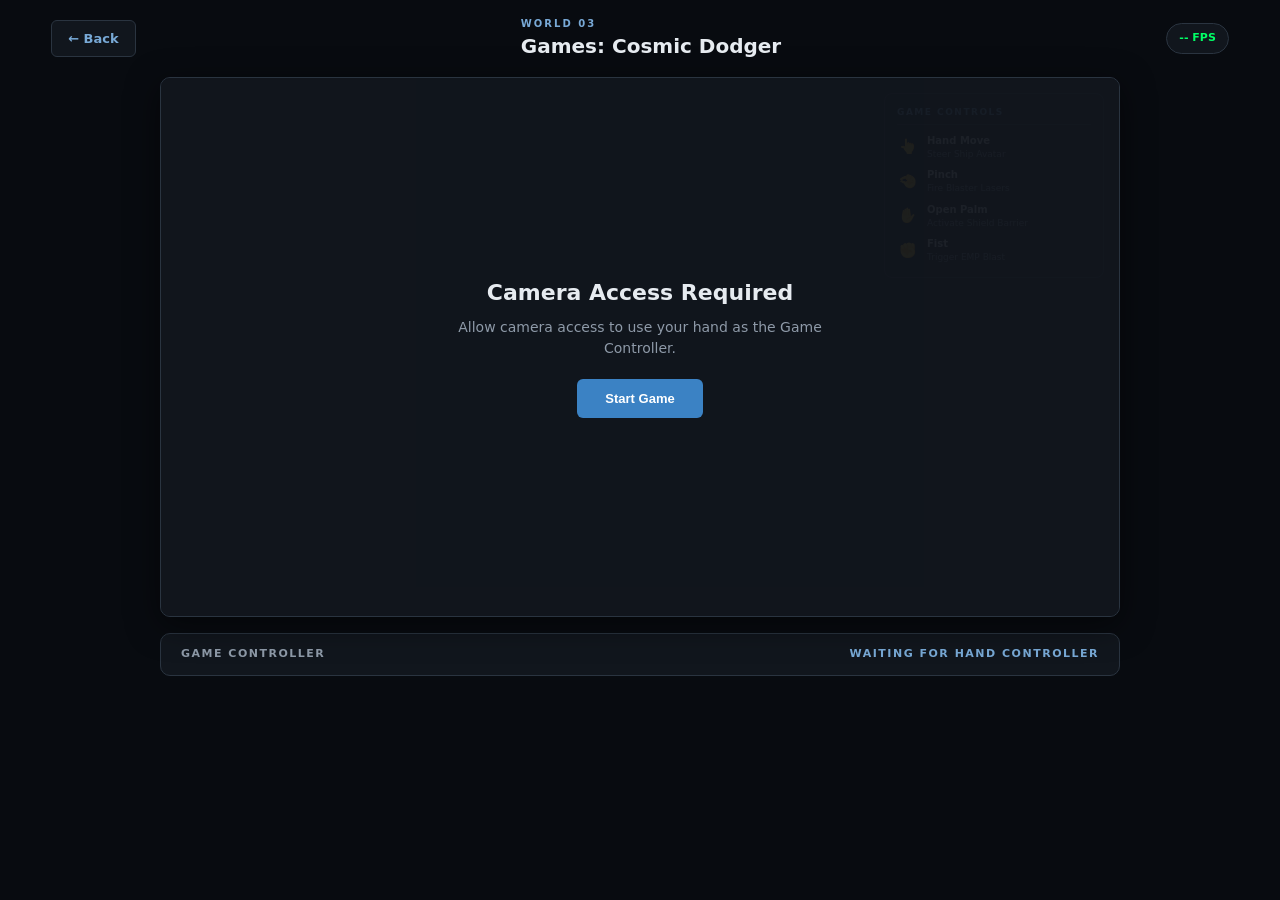
==== website/games.html @ 142e2160 "Website Building" ====
<!DOCTYPE html>
<html lang="en">

<head>
    <meta charset="UTF-8">
    <meta name="viewport" content="width=device-width, initial-scale=1.0">
    <title>AR.UI — World 03: Games (Cosmic Dodger)</title>
    <link rel="stylesheet" href="style.css">
</head>

<body>

    <main class="world-page">

        <header class="world-header">
            <a href="index.html" class="back-btn">
                ← Back
            </a>

            <div class="world-title">
                <span>WORLD 03</span>
                <h1>Games: Cosmic Dodger</h1>
            </div>

            <div class="fps-badge" id="fps-counter">-- FPS</div>
        </header>


        <section class="world-stage">

            <video id="camera" autoplay playsinline muted></video>
            <canvas id="ar-canvas"></canvas>

            <div class="camera-message" id="camera-message">
                <h2>Camera Access Required</h2>
                <p>Allow camera access to use your hand as the Game Controller.</p>
                <button id="start-camera">Start Game</button>
            </div>

            <!-- Gesture Guide Overlay -->
            <div class="gesture-guide-hud">
                <div class="guide-header">
                    <span>GAME CONTROLS</span>
                </div>
                <div class="guide-grid">
                    <div class="guide-item">
                        <span class="guide-icon">👆</span>
                        <div class="guide-info">
                            <strong>Hand Move</strong>
                            <span>Steer Ship Avatar</span>
                        </div>
                    </div>
                    <div class="guide-item">
                        <span class="guide-icon">🤏</span>
                        <div class="guide-info">
                            <strong>Pinch</strong>
                            <span>Fire Blaster Lasers</span>
                        </div>
                    </div>
                    <div class="guide-item">
                        <span class="guide-icon">✋</span>
                        <div class="guide-info">
                            <strong>Open Palm</strong>
                            <span>Activate Shield Barrier</span>
                        </div>
                    </div>
                    <div class="guide-item">
                        <span class="guide-icon">✊</span>
                        <div class="guide-info">
                            <strong>Fist</strong>
                            <span>Trigger EMP Blast</span>
                        </div>
                    </div>
                </div>
            </div>

        </section>


        <div class="world-controls">
            <span>GAME CONTROLLER</span>
            <span id="tracking-status">WAITING FOR HAND CONTROLLER</span>
        </div>

    </main>

    <script type="module">
        import { CosmicDodgerGame } from "./worlds/gamesWorld.js";
        document.addEventListener("DOMContentLoaded", () => {
            const game = new CosmicDodgerGame();
            game.start();
        });
    </script>

</body>

</html>
---- website/style.css ----
/* =========================================================
   AR.UI — RESTRAINED COSMIC GAME DESIGN SYSTEM
   Palette: #080B10, #11161D, #171D25, #2A3440, #E6EBF0, #8E9AA8, #3B82C4, #78A9D6
   ========================================================= */

:root {
    --bg-primary: #080B10;
    --bg-surface: #11161D;
    --bg-card: #171D25;
    --border-subtle: #2A3440;
    --text-primary: #E6EBF0;
    --text-secondary: #8E9AA8;
    --accent-blue: #3B82C4;
    --accent-light: #78A9D6;
    --accent-green: #00ff66;
    --accent-red: #ff2255;
    --radius: 10px;
    --font-main: system-ui, -apple-system, BlinkMacSystemFont, "Segoe UI", Roboto, sans-serif;
}

*, *::before, *::after {
    box-sizing: border-box;
    margin: 0;
    padding: 0;
}

html, body {
    width: 100%;
    height: 100%;
    overflow-x: hidden;
    background-color: var(--bg-primary);
    color: var(--text-primary);
    font-family: var(--font-main);
    line-height: 1.5;
    -webkit-font-smoothing: antialiased;
}

#bg-canvas {
    position: fixed;
    top: 0;
    left: 0;
    width: 100vw;
    height: 100vh;
    pointer-events: none;
    z-index: 0;
}

/* =========================================================
   TOP NAVIGATION BAR
   ========================================================= */

.navbar {
    position: relative;
    z-index: 10;
    display: flex;
    align-items: center;
    justify-content: space-between;
    padding: 18px 6%;
    background: rgba(17, 22, 29, 0.85);
    backdrop-filter: blur(12px);
    border-bottom: 1px solid var(--border-subtle);
}

.logo {
    font-size: 20px;
    font-weight: 800;
    letter-spacing: 2px;
    color: var(--text-primary);
    text-decoration: none;
}

.logo span {
    color: var(--accent-light);
}

.navbar nav {
    display: flex;
    align-items: center;
    gap: 28px;
}

.navbar nav a {
    color: var(--text-secondary);
    text-decoration: none;
    font-size: 13px;
    font-weight: 600;
    letter-spacing: 1px;
    transition: color 0.2s ease;
}

.navbar nav a:hover {
    color: var(--text-primary);
}

.nav-status {
    display: inline-flex;
    align-items: center;
    gap: 8px;
    padding: 6px 14px;
    background: rgba(23, 29, 37, 0.9);
    border: 1px solid var(--border-subtle);
    border-radius: 20px;
    font-size: 11px;
    font-weight: 700;
    letter-spacing: 1px;
    color: var(--accent-light);
}

.status-dot {
    width: 7px;
    height: 7px;
    border-radius: 50%;
    background: var(--accent-light);
    box-shadow: 0 0 8px var(--accent-light);
}

/* =========================================================
   HERO SECTION
   ========================================================= */

.space-world {
    position: relative;
    z-index: 2;
    padding-bottom: 60px;
}

.hero {
    display: flex;
    flex-direction: column;
    align-items: center;
    justify-content: center;
    text-align: center;
    padding: 80px 20px 60px;
}

.hero-content {
    max-width: 720px;
}

.hero-label {
    color: var(--accent-light);
    font-size: 11px;
    font-weight: 700;
    letter-spacing: 3px;
    margin-bottom: 16px;
}

.hero h1 {
    font-size: clamp(32px, 5.5vw, 56px);
    font-weight: 800;
    line-height: 1.1;
    letter-spacing: -1px;
    color: var(--text-primary);
    margin-bottom: 20px;
}

.hero h1 span {
    color: var(--accent-light);
}

.hero-text {
    font-size: 16px;
    color: var(--text-secondary);
    line-height: 1.6;
    margin: 0 auto 32px;
    max-width: 580px;
}

.hero-start {
    display: inline-flex;
    align-items: center;
    gap: 12px;
    padding: 12px 28px;
    background: var(--bg-card);
    border: 1px solid var(--accent-blue);
    border-radius: 6px;
    color: var(--text-primary);
    text-decoration: none;
    font-size: 13px;
    font-weight: 700;
    letter-spacing: 1.2px;
    transition: all 0.25s ease;
}

.hero-start:hover {
    background: var(--accent-blue);
    color: #ffffff;
    transform: translateY(-2px);
    box-shadow: 0 4px 20px rgba(59, 130, 196, 0.3);
}

/* =========================================================
   MODE SELECTION & CARDS
   ========================================================= */

.modes {
    max-width: 1100px;
    margin: 0 auto;
    padding: 0 20px;
}

.mode-title {
    text-align: center;
    margin-bottom: 40px;
}

.mode-title p {
    font-size: 10px;
    font-weight: 700;
    letter-spacing: 2px;
    color: var(--accent-light);
}

.mode-title h2 {
    font-size: 28px;
    font-weight: 800;
    color: var(--text-primary);
    margin-top: 4px;
}

.mode-grid {
    display: grid;
    grid-template-columns: repeat(auto-fit, minmax(240px, 1fr));
    gap: 24px;
}

.mode-card {
    background: var(--bg-surface);
    border: 1px solid var(--border-subtle);
    border-radius: var(--radius);
    padding: 20px;
    display: flex;
    flex-direction: column;
    justify-content: space-between;
    transition: transform 0.3s ease, border-color 0.3s ease;
}

.mode-card:hover {
    transform: translateY(-6px);
    border-color: var(--accent-blue);
}

.mode-visual {
    width: 100%;
    height: 160px;
    background: var(--bg-primary);
    border-radius: 6px;
    overflow: hidden;
    display: flex;
    align-items: center;
    justify-content: center;
    margin-bottom: 20px;
    border: 1px solid rgba(42, 52, 64, 0.5);
}

.preview-canvas {
    width: 100%;
    height: 100%;
    display: block;
}

.mode-info span {
    font-size: 10px;
    font-weight: 700;
    letter-spacing: 2px;
    color: var(--accent-light);
}

.mode-info h3 {
    font-size: 18px;
    font-weight: 700;
    color: var(--text-primary);
    margin: 6px 0 8px;
}

.mode-info p {
    font-size: 13px;
    color: var(--text-secondary);
    line-height: 1.5;
    margin-bottom: 20px;
}

.mode-btn {
    display: inline-flex;
    align-items: center;
    gap: 8px;
    padding: 10px 18px;
    background: var(--bg-card);
    border: 1px solid var(--border-subtle);
    border-radius: 5px;
    color: var(--text-primary);
    text-decoration: none;
    font-size: 12px;
    font-weight: 700;
    transition: all 0.25s ease;
    cursor: pointer;
}

.mode-btn:hover {
    border-color: var(--accent-blue);
    background: var(--accent-blue);
    color: #ffffff;
}

/* =========================================================
   CAMERA LAUNCH EXPLANATION
   ========================================================= */

.camera-launch {
    max-width: 650px;
    margin: 50px auto 0;
    padding: 20px 24px;
    background: var(--bg-surface);
    border: 1px solid var(--border-subtle);
    border-radius: var(--radius);
    display: flex;
    align-items: center;
    gap: 20px;
}

.camera-icon {
    font-size: 28px;
}

.camera-launch span {
    font-size: 10px;
    font-weight: 800;
    letter-spacing: 1.5px;
    color: var(--accent-light);
    display: block;
}

.camera-launch p {
    font-size: 13px;
    color: var(--text-secondary);
    margin-top: 4px;
}

/* =========================================================
   FOOTER
   ========================================================= */

footer {
    position: relative;
    z-index: 2;
    padding: 24px 6%;
    border-top: 1px solid var(--border-subtle);
    background: var(--bg-surface);
    display: flex;
    align-items: center;
    justify-content: space-between;
    font-size: 12px;
    color: var(--text-secondary);
}

.footer-logo {
    font-size: 16px;
    font-weight: 800;
    color: var(--text-primary);
}

.footer-logo span {
    color: var(--accent-light);
}

/* =========================================================
   WORLD STAGE & AR PAGE UI
   ========================================================= */

.world-page {
    min-height: 100vh;
    background: var(--bg-primary);
    color: var(--text-primary);
    display: flex;
    flex-direction: column;
    padding: 16px 4%;
}

.world-header {
    display: flex;
    align-items: center;
    justify-content: space-between;
    margin-bottom: 16px;
    z-index: 10;
}

.back-btn {
    display: inline-flex;
    align-items: center;
    padding: 8px 16px;
    background: var(--bg-surface);
    border: 1px solid var(--border-subtle);
    border-radius: 6px;
    color: var(--accent-light);
    text-decoration: none;
    font-size: 13px;
    font-weight: 600;
    transition: all 0.2s ease;
}

.back-btn:hover {
    border-color: var(--accent-blue);
    color: var(--text-primary);
}

.world-title span {
    display: block;
    font-size: 10px;
    letter-spacing: 2px;
    color: var(--accent-light);
    font-weight: 700;
}

.world-title h1 {
    font-size: 20px;
    font-weight: 700;
    color: var(--text-primary);
}

.fps-badge {
    padding: 6px 12px;
    background: var(--bg-surface);
    border: 1px solid var(--border-subtle);
    border-radius: 16px;
    color: var(--accent-green);
    font-size: 11px;
    font-weight: 700;
}

.world-stage {
    position: relative;
    width: 100%;
    max-width: 960px;
    margin: 0 auto;
    aspect-ratio: 16 / 9;
    background: var(--bg-surface);
    border: 1px solid var(--border-subtle);
    border-radius: var(--radius);
    overflow: hidden;
    box-shadow: 0 8px 32px rgba(0, 0, 0, 0.5);
}

#camera {
    width: 100%;
    height: 100%;
    object-fit: cover;
    transform: scaleX(-1);
    display: block;
}

#ar-canvas {
    position: absolute;
    top: 0;
    left: 0;
    width: 100%;
    height: 100%;
    pointer-events: none;
}

.camera-message {
    position: absolute;
    inset: 0;
    background: rgba(17, 22, 29, 0.95);
    display: flex;
    flex-direction: column;
    align-items: center;
    justify-content: center;
    text-align: center;
    padding: 30px;
    z-index: 20;
}

.camera-message h2 {
    font-size: 22px;
    color: var(--text-primary);
    margin-bottom: 8px;
}

.camera-message p {
    color: var(--text-secondary);
    font-size: 14px;
    margin-bottom: 20px;
    max-width: 420px;
}

#start-camera {
    padding: 12px 28px;
    background: var(--accent-blue);
    border: none;
    border-radius: 6px;
    color: #ffffff;
    font-size: 13px;
    font-weight: 700;
    cursor: pointer;
    transition: all 0.25s ease;
}

#start-camera:hover {
    background: var(--accent-light);
    transform: translateY(-2px);
}

.gesture-guide-hud {
    position: absolute;
    top: 15px;
    right: 15px;
    width: 220px;
    background: rgba(17, 22, 29, 0.88);
    backdrop-filter: blur(10px);
    border: 1px solid var(--border-subtle);
    border-radius: 8px;
    padding: 12px;
    z-index: 15;
    pointer-events: none;
}

.guide-header {
    font-size: 9px;
    font-weight: 800;
    letter-spacing: 1.5px;
    color: var(--accent-light);
    margin-bottom: 8px;
    border-bottom: 1px solid var(--border-subtle);
    padding-bottom: 4px;
}

.guide-grid {
    display: flex;
    flex-direction: column;
    gap: 6px;
}

.guide-item {
    display: flex;
    align-items: center;
    gap: 10px;
}

.guide-icon {
    font-size: 14px;
    width: 20px;
    text-align: center;
}

.guide-info {
    display: flex;
    flex-direction: column;
    font-size: 10px;
}

.guide-info strong {
    color: var(--text-primary);
    font-weight: 600;
}

.guide-info span {
    color: var(--text-secondary);
    font-size: 9px;
}

.world-controls {
    max-width: 960px;
    margin: 16px auto 0;
    display: flex;
    align-items: center;
    justify-content: space-between;
    padding: 12px 20px;
    background: var(--bg-surface);
    border: 1px solid var(--border-subtle);
    border-radius: var(--radius);
    width: 100%;
}

.world-controls span {
    font-size: 11px;
    font-weight: 700;
    letter-spacing: 1.5px;
    color: var(--text-secondary);
}

#tracking-status {
    color: var(--accent-light);
    font-weight: 800;
    letter-spacing: 1.5px;
}

/* =========================================================
   MOBILE RESPONSIVE OVERHAUL (max-width: 768px)
   ========================================================= */

@media (max-width: 768px) {
    .navbar {
        padding: 14px 16px;
        flex-wrap: wrap;
        gap: 12px;
    }

    .navbar nav {
        gap: 16px;
    }

    .hero {
        padding: 40px 16px 40px;
    }

    .hero h1 {
        font-size: 34px;
    }

    .hero-text {
        font-size: 14px;
    }

    .mode-grid {
        grid-template-columns: 1fr;
    }

    .world-stage {
        aspect-ratio: 4 / 3;
    }

    .gesture-guide-hud {
        display: none;
    }

    .camera-launch {
        flex-direction: column;
        text-align: center;
    }

    footer {
        flex-direction: column;
        gap: 12px;
        text-align: center;
    }
}
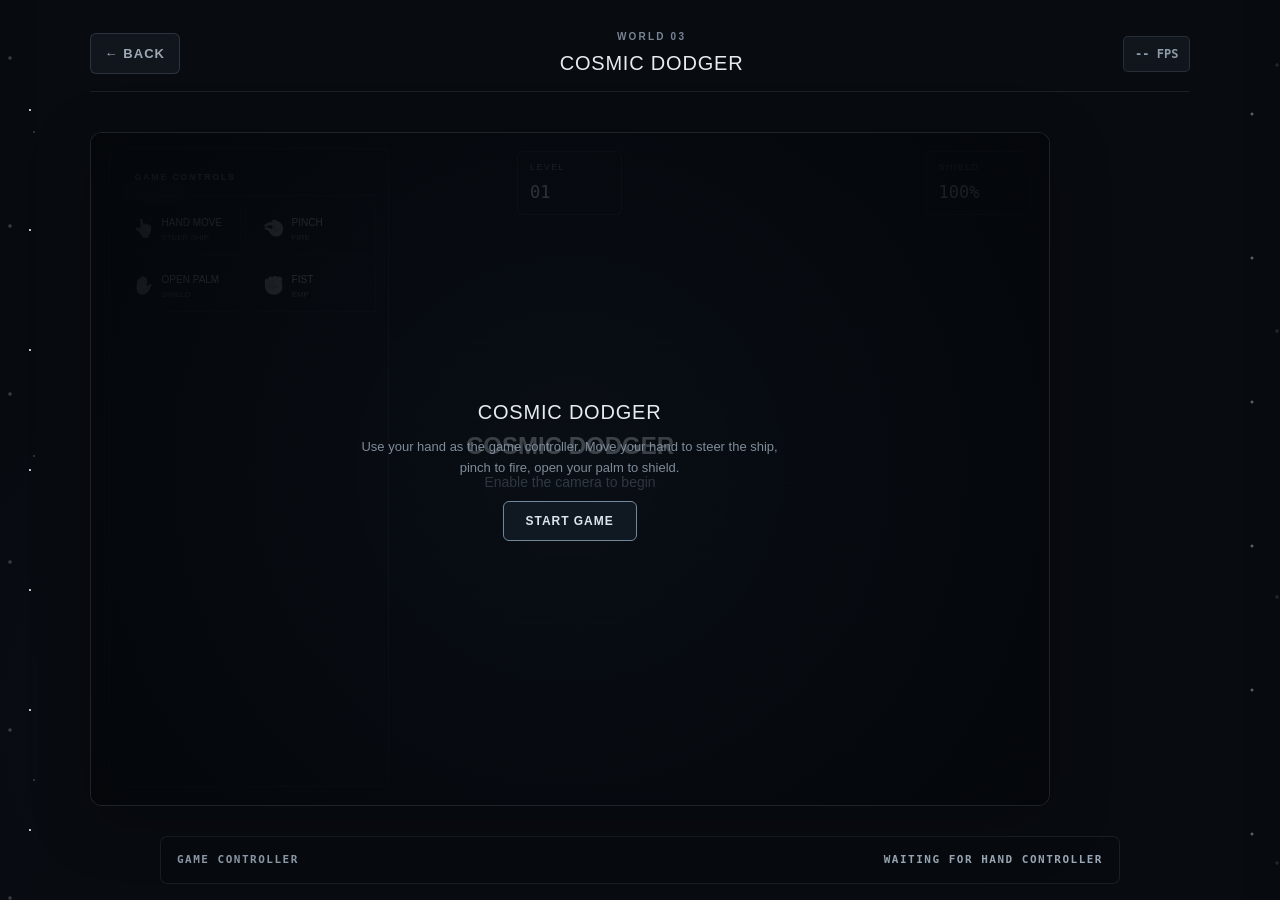
==== commit 97a4c015: "Game Updated" ====
--- a/website/games.html
+++ b/website/games.html
@@ -4,94 +4,1048 @@
 <head>
     <meta charset="UTF-8">
     <meta name="viewport" content="width=device-width, initial-scale=1.0">
-    <title>AR.UI — World 03: Games (Cosmic Dodger)</title>
+
+    <title>AR.UI — Cosmic Dodger</title>
+
     <link rel="stylesheet" href="style.css">
+
+    <style>
+        /* =========================================================
+           COSMIC BACKGROUND
+        ========================================================= */
+
+        body {
+            margin: 0;
+            min-height: 100vh;
+            overflow: hidden;
+            background:
+                radial-gradient(
+                    circle at 70% 20%,
+                    rgba(55, 80, 120, 0.16),
+                    transparent 30%
+                ),
+                radial-gradient(
+                    circle at 20% 80%,
+                    rgba(35, 55, 80, 0.14),
+                    transparent 32%
+                ),
+                #070a0f;
+
+            color: #e6ebf0;
+            font-family: Arial, Helvetica, sans-serif;
+        }
+
+        /* =========================================================
+           MOVING STAR FIELD
+        ========================================================= */
+
+        .space-background {
+            position: fixed;
+            inset: 0;
+            overflow: hidden;
+            pointer-events: none;
+            z-index: 0;
+        }
+
+        .stars,
+        .stars::before,
+        .stars::after {
+            position: absolute;
+            inset: -50%;
+            content: "";
+            background-image:
+                radial-gradient(circle, rgba(255,255,255,.75) 1px, transparent 1.5px),
+                radial-gradient(circle, rgba(180,200,220,.55) 1px, transparent 1.5px),
+                radial-gradient(circle, rgba(255,255,255,.35) .8px, transparent 1.3px);
+            background-size:
+                120px 120px,
+                190px 190px,
+                270px 270px;
+            background-position:
+                10px 20px,
+                70px 100px,
+                30px 50px;
+
+            animation: starDrift 80s linear infinite;
+        }
+
+        .stars::before {
+            opacity: .45;
+            transform: scale(1.2);
+            animation-duration: 130s;
+        }
+
+        .stars::after {
+            opacity: .25;
+            transform: scale(1.4);
+            animation-duration: 180s;
+        }
+
+        @keyframes starDrift {
+
+            from {
+                transform: translate3d(0, 0, 0);
+            }
+
+            to {
+                transform: translate3d(180px, 100px, 0);
+            }
+        }
+
+        /* =========================================================
+           DISTANT PLANETS
+        ========================================================= */
+
+        .planet {
+            position: absolute;
+            border-radius: 50%;
+            pointer-events: none;
+            opacity: .7;
+        }
+
+        .planet-one {
+            width: 180px;
+            height: 180px;
+            right: 7%;
+            top: 12%;
+
+            background:
+                radial-gradient(
+                    circle at 35% 30%,
+                    #66717e,
+                    #343c46 45%,
+                    #171d25 72%,
+                    #080b10
+                );
+
+            box-shadow:
+                inset -30px -25px 45px rgba(0,0,0,.8),
+                0 0 60px rgba(130,150,170,.08);
+
+            animation: planetFloat 14s ease-in-out infinite;
+        }
+
+        .planet-two {
+            width: 85px;
+            height: 85px;
+            left: 7%;
+            bottom: 15%;
+
+            background:
+                radial-gradient(
+                    circle at 35% 30%,
+                    #596571,
+                    #252d36 55%,
+                    #0b0e13
+                );
+
+            box-shadow:
+                inset -15px -12px 25px rgba(0,0,0,.8),
+                0 0 40px rgba(120,140,160,.06);
+
+            animation: planetFloatReverse 18s ease-in-out infinite;
+        }
+
+        @keyframes planetFloat {
+
+            0%,100% {
+                transform: translateY(0);
+            }
+
+            50% {
+                transform: translateY(18px);
+            }
+        }
+
+        @keyframes planetFloatReverse {
+
+            0%,100% {
+                transform: translateY(0);
+            }
+
+            50% {
+                transform: translateY(-12px);
+            }
+        }
+
+        /* =========================================================
+           MAIN PAGE
+        ========================================================= */
+
+        .world-page {
+            position: relative;
+            z-index: 2;
+
+            width: min(1400px, 94vw);
+            margin: auto;
+
+            min-height: 100vh;
+
+            display: flex;
+            flex-direction: column;
+        }
+
+        /* =========================================================
+           HEADER
+        ========================================================= */
+
+        .world-header {
+
+            height: 76px;
+
+            display: flex;
+            align-items: center;
+            justify-content: space-between;
+
+            border-bottom: 1px solid rgba(160,180,200,.12);
+        }
+
+        .back-btn {
+
+            color: #9da9b5;
+            text-decoration: none;
+
+            padding: 10px 14px;
+
+            border: 1px solid rgba(160,180,200,.18);
+            border-radius: 6px;
+
+            font-size: 13px;
+            letter-spacing: .08em;
+
+            transition: .2s ease;
+        }
+
+        .back-btn:hover {
+
+            color: #ffffff;
+
+            border-color: rgba(160,180,200,.4);
+
+            background: rgba(255,255,255,.04);
+        }
+
+        .world-title {
+
+            text-align: center;
+        }
+
+        .world-title span {
+
+            display: block;
+
+            color: #778493;
+
+            font-size: 10px;
+            letter-spacing: .22em;
+
+            margin-bottom: 4px;
+        }
+
+        .world-title h1 {
+
+            margin: 0;
+
+            font-size: 20px;
+            font-weight: 500;
+
+            letter-spacing: .04em;
+        }
+
+        .fps-badge {
+
+            font-family: monospace;
+
+            font-size: 12px;
+
+            color: #8e9ba8;
+
+            border: 1px solid rgba(160,180,200,.15);
+
+            padding: 8px 11px;
+
+            border-radius: 5px;
+
+            min-width: 55px;
+
+            text-align: center;
+        }
+
+        /* =========================================================
+           GAME STAGE
+        ========================================================= */
+
+        .world-stage {
+
+            position: relative;
+
+            flex: 1;
+
+            margin: 24px 0 14px;
+
+            min-height: 500px;
+
+            overflow: hidden;
+
+            border: 1px solid rgba(160,180,200,.16);
+
+            border-radius: 12px;
+
+            background: rgba(5,8,12,.72);
+
+            box-shadow:
+                inset 0 0 80px rgba(0,0,0,.55),
+                0 15px 60px rgba(0,0,0,.25);
+        }
+
+        /* subtle scan lines */
+
+        .world-stage::after {
+
+            content: "";
+
+            position: absolute;
+            inset: 0;
+
+            pointer-events: none;
+
+            background:
+                repeating-linear-gradient(
+                    to bottom,
+                    transparent 0px,
+                    transparent 4px,
+                    rgba(255,255,255,.012) 5px
+                );
+        }
+
+        /* =========================================================
+           CAMERA
+        ========================================================= */
+
+        #camera {
+
+            position: absolute;
+
+            width: 100%;
+            height: 100%;
+
+            object-fit: cover;
+
+            transform: scaleX(-1);
+
+            opacity: .42;
+
+            filter:
+                contrast(.95)
+                brightness(.72)
+                saturate(.65);
+        }
+
+        /* =========================================================
+           AR CANVAS
+        ========================================================= */
+
+        #ar-canvas {
+
+            position: absolute;
+
+            inset: 0;
+
+            width: 100%;
+            height: 100%;
+
+            z-index: 2;
+
+            pointer-events: none;
+        }
+
+        /* =========================================================
+           GAME GRID
+        ========================================================= */
+
+        .game-grid {
+
+            position: absolute;
+
+            inset: 0;
+
+            pointer-events: none;
+
+            background-image:
+                linear-gradient(
+                    rgba(110,130,150,.035) 1px,
+                    transparent 1px
+                ),
+                linear-gradient(
+                    90deg,
+                    rgba(110,130,150,.035) 1px,
+                    transparent 1px
+                );
+
+            background-size: 70px 70px;
+
+            mask-image:
+                linear-gradient(
+                    to bottom,
+                    transparent,
+                    black 20%,
+                    black 80%,
+                    transparent
+                );
+
+            z-index: 1;
+        }
+
+        /* =========================================================
+           GAME HUD
+        ========================================================= */
+
+        .game-hud {
+
+            position: absolute;
+
+            top: 18px;
+            left: 18px;
+            right: 18px;
+
+            display: flex;
+            justify-content: space-between;
+
+            z-index: 5;
+
+            pointer-events: none;
+        }
+
+        .hud-box {
+
+            min-width: 105px;
+
+            padding: 9px 12px;
+
+            background: rgba(7,10,15,.76);
+
+            border: 1px solid rgba(150,170,190,.18);
+
+            border-radius: 6px;
+
+            backdrop-filter: blur(8px);
+        }
+
+        .hud-label {
+
+            display: block;
+
+            color: #6f7c88;
+
+            font-size: 9px;
+
+            letter-spacing: .15em;
+
+            margin-bottom: 5px;
+        }
+
+        .hud-value {
+
+            font-family: monospace;
+
+            font-size: 17px;
+
+            color: #dbe3ea;
+        }
+
+        /* =========================================================
+           CAMERA MESSAGE
+        ========================================================= */
+
+        .camera-message {
+
+            position: absolute;
+
+            inset: 0;
+
+            z-index: 10;
+
+            display: flex;
+
+            flex-direction: column;
+
+            justify-content: center;
+            align-items: center;
+
+            text-align: center;
+
+            background:
+                radial-gradient(
+                    circle,
+                    rgba(12,17,24,.72),
+                    rgba(4,7,11,.94)
+                );
+
+            padding: 20px;
+        }
+
+        .camera-message h2 {
+
+            margin: 0 0 10px;
+
+            font-size: 20px;
+
+            font-weight: 500;
+
+            letter-spacing: .04em;
+        }
+
+        .camera-message p {
+
+            max-width: 430px;
+
+            margin: 0 0 22px;
+
+            color: #7f8c98;
+
+            font-size: 13px;
+
+            line-height: 1.6;
+        }
+
+        #start-camera {
+
+            border: 1px solid #71879b;
+
+            background: #101821;
+
+            color: #dce5ec;
+
+            padding: 12px 22px;
+
+            border-radius: 6px;
+
+            cursor: pointer;
+
+            letter-spacing: .08em;
+
+            font-size: 12px;
+
+            transition: .2s ease;
+        }
+
+        #start-camera:hover {
+
+            background: #17222d;
+
+            border-color: #a0b2c2;
+        }
+
+        /* =========================================================
+           GESTURE GUIDE
+        ========================================================= */
+
+        .gesture-guide-hud {
+
+            position: absolute;
+
+            left: 18px;
+            bottom: 18px;
+
+            z-index: 5;
+
+            width: 280px;
+
+            background: rgba(7,10,15,.78);
+
+            border: 1px solid rgba(150,170,190,.15);
+
+            border-radius: 8px;
+
+            backdrop-filter: blur(8px);
+        }
+
+        .guide-header {
+
+            padding: 10px 13px;
+
+            border-bottom: 1px solid rgba(150,170,190,.12);
+
+            color: #84919d;
+
+            font-size: 9px;
+
+            letter-spacing: .18em;
+        }
+
+        .guide-grid {
+
+            display: grid;
+
+            grid-template-columns: 1fr 1fr;
+        }
+
+        .guide-item {
+
+            display: flex;
+
+            gap: 9px;
+
+            padding: 11px;
+
+            border-right: 1px solid rgba(150,170,190,.08);
+
+            border-bottom: 1px solid rgba(150,170,190,.08);
+        }
+
+        .guide-icon {
+
+            font-size: 17px;
+
+            filter: grayscale(1);
+
+            opacity: .75;
+        }
+
+        .guide-info strong {
+
+            display: block;
+
+            font-size: 10px;
+
+            font-weight: 500;
+
+            color: #c5cdd5;
+
+            margin-bottom: 3px;
+        }
+
+        .guide-info span {
+
+            display: block;
+
+            font-size: 8px;
+
+            color: #687581;
+
+            line-height: 1.3;
+        }
+
+        /* =========================================================
+           BOTTOM CONTROL BAR
+        ========================================================= */
+
+        .world-controls {
+
+            height: 48px;
+
+            display: flex;
+
+            align-items: center;
+
+            justify-content: space-between;
+
+            padding: 0 16px;
+
+            border: 1px solid rgba(150,170,190,.12);
+
+            border-radius: 7px;
+
+            background: rgba(8,11,16,.65);
+
+            color: #707d89;
+
+            font-family: monospace;
+
+            font-size: 10px;
+
+            letter-spacing: .08em;
+        }
+
+        #tracking-status {
+
+            color: #9aa8b5;
+        }
+
+        /* =========================================================
+           RESPONSIVE
+        ========================================================= */
+
+        @media (max-width: 700px) {
+
+            .world-page {
+
+                width: 96vw;
+            }
+
+            .world-title h1 {
+
+                font-size: 15px;
+            }
+
+            .gesture-guide-hud {
+
+                width: 235px;
+            }
+
+            .guide-grid {
+
+                grid-template-columns: 1fr;
+            }
+
+            .planet-one {
+
+                width: 120px;
+                height: 120px;
+            }
+
+            .hud-box {
+
+                min-width: 75px;
+            }
+        }
+
+        /* =========================================================
+           REDUCED MOTION
+        ========================================================= */
+
+        @media (prefers-reduced-motion: reduce) {
+
+            .stars,
+            .stars::before,
+            .stars::after,
+            .planet {
+
+                animation: none;
+            }
+        }
+    </style>
 </head>
 
 <body>
 
+    <!-- =========================================================
+         COSMIC BACKGROUND
+    ========================================================== -->
+
+    <div class="space-background">
+
+        <div class="stars"></div>
+
+        <div class="planet planet-one"></div>
+
+        <div class="planet planet-two"></div>
+
+    </div>
+
+
+    <!-- =========================================================
+         MAIN PAGE
+    ========================================================== -->
+
     <main class="world-page">
 
+        <!-- HEADER -->
+
         <header class="world-header">
+
             <a href="index.html" class="back-btn">
-                ← Back
+                ← BACK
             </a>
 
+
             <div class="world-title">
+
                 <span>WORLD 03</span>
-                <h1>Games: Cosmic Dodger</h1>
+
+                <h1>COSMIC DODGER</h1>
+
             </div>
 
-            <div class="fps-badge" id="fps-counter">-- FPS</div>
+
+            <div
+                class="fps-badge"
+                id="fps-counter"
+            >
+                -- FPS
+            </div>
+
         </header>
 
 
+        <!-- =====================================================
+             GAME AREA
+        ====================================================== -->
+
         <section class="world-stage">
 
-            <video id="camera" autoplay playsinline muted></video>
+            <!-- CAMERA -->
+
+            <video
+                id="camera"
+                autoplay
+                playsinline
+                muted
+            ></video>
+
+
+            <!-- AR / GAME CANVAS -->
+
             <canvas id="ar-canvas"></canvas>
 
-            <div class="camera-message" id="camera-message">
-                <h2>Camera Access Required</h2>
-                <p>Allow camera access to use your hand as the Game Controller.</p>
-                <button id="start-camera">Start Game</button>
+
+            <!-- GAME GRID -->
+
+            <div class="game-grid"></div>
+
+
+            <!-- =================================================
+                 GAME HUD
+            ================================================== -->
+
+            <div class="game-hud">
+
+                <div class="hud-box">
+
+                    <span class="hud-label">
+                        SCORE
+                    </span>
+
+                    <span
+                        class="hud-value"
+                        id="game-score"
+                    >
+                        000000
+                    </span>
+
+                </div>
+
+
+                <div class="hud-box">
+
+                    <span class="hud-label">
+                        LEVEL
+                    </span>
+
+                    <span
+                        class="hud-value"
+                        id="game-level"
+                    >
+                        01
+                    </span>
+
+                </div>
+
+
+                <div class="hud-box">
+
+                    <span class="hud-label">
+                        SHIELD
+                    </span>
+
+                    <span
+                        class="hud-value"
+                        id="game-shield"
+                    >
+                        100%
+                    </span>
+
+                </div>
+
             </div>
 
-            <!-- Gesture Guide Overlay -->
+
+            <!-- =================================================
+                 CAMERA MESSAGE
+            ================================================== -->
+
+            <div
+                class="camera-message"
+                id="camera-message"
+            >
+
+                <h2>
+                    COSMIC DODGER
+                </h2>
+
+                <p>
+                    Use your hand as the game controller.
+                    Move your hand to steer the ship,
+                    pinch to fire, open your palm to shield.
+                </p>
+
+                <button id="start-camera">
+                    START GAME
+                </button>
+
+            </div>
+
+
+            <!-- =================================================
+                 GESTURE GUIDE
+            ================================================== -->
+
             <div class="gesture-guide-hud">
+
                 <div class="guide-header">
-                    <span>GAME CONTROLS</span>
+                    GAME CONTROLS
                 </div>
+
+
                 <div class="guide-grid">
+
                     <div class="guide-item">
-                        <span class="guide-icon">👆</span>
+
+                        <span class="guide-icon">
+                            👆
+                        </span>
+
                         <div class="guide-info">
-                            <strong>Hand Move</strong>
-                            <span>Steer Ship Avatar</span>
+
+                            <strong>
+                                HAND MOVE
+                            </strong>
+
+                            <span>
+                                STEER SHIP
+                            </span>
+
                         </div>
+
                     </div>
+
+
                     <div class="guide-item">
-                        <span class="guide-icon">🤏</span>
+
+                        <span class="guide-icon">
+                            🤏
+                        </span>
+
                         <div class="guide-info">
-                            <strong>Pinch</strong>
-                            <span>Fire Blaster Lasers</span>
+
+                            <strong>
+                                PINCH
+                            </strong>
+
+                            <span>
+                                FIRE
+                            </span>
+
                         </div>
+
                     </div>
+
+
                     <div class="guide-item">
-                        <span class="guide-icon">✋</span>
+
+                        <span class="guide-icon">
+                            ✋
+                        </span>
+
                         <div class="guide-info">
-                            <strong>Open Palm</strong>
-                            <span>Activate Shield Barrier</span>
+
+                            <strong>
+                                OPEN PALM
+                            </strong>
+
+                            <span>
+                                SHIELD
+                            </span>
+
                         </div>
+
                     </div>
+
+
                     <div class="guide-item">
-                        <span class="guide-icon">✊</span>
+
+                        <span class="guide-icon">
+                            ✊
+                        </span>
+
                         <div class="guide-info">
-                            <strong>Fist</strong>
-                            <span>Trigger EMP Blast</span>
+
+                            <strong>
+                                FIST
+                            </strong>
+
+                            <span>
+                                EMP
+                            </span>
+
                         </div>
+
                     </div>
+
                 </div>
+
             </div>
 
         </section>
 
 
+        <!-- =====================================================
+             STATUS BAR
+        ====================================================== -->
+
         <div class="world-controls">
-            <span>GAME CONTROLLER</span>
-            <span id="tracking-status">WAITING FOR HAND CONTROLLER</span>
+
+            <span>
+                GAME CONTROLLER
+            </span>
+
+            <span id="tracking-status">
+                WAITING FOR HAND CONTROLLER
+            </span>
+
         </div>
 
     </main>
 
+
+    <!-- =========================================================
+         GAME JAVASCRIPT
+    ========================================================== -->
+
     <script type="module">
-        import { CosmicDodgerGame } from "./worlds/gamesWorld.js";
-        document.addEventListener("DOMContentLoaded", () => {
-            const game = new CosmicDodgerGame();
-            game.start();
-        });
+
+        import {
+            CosmicDodgerGame
+        } from "./worlds/gamesWorld.js";
+
+
+        document.addEventListener(
+            "DOMContentLoaded",
+            () => {
+
+                try {
+
+                    const game =
+                        new CosmicDodgerGame();
+
+                    game.start();
+
+                } catch (error) {
+
+                    console.error(
+                        "Cosmic Dodger failed to start:",
+                        error
+                    );
+
+                    const status =
+                        document.getElementById(
+                            "tracking-status"
+                        );
+
+                    if (status) {
+
+                        status.textContent =
+                            "GAME INITIALIZATION ERROR";
+
+                    }
+
+                }
+
+            }
+        );
+
     </script>
 
 </body>
 
-</html>
+</html>
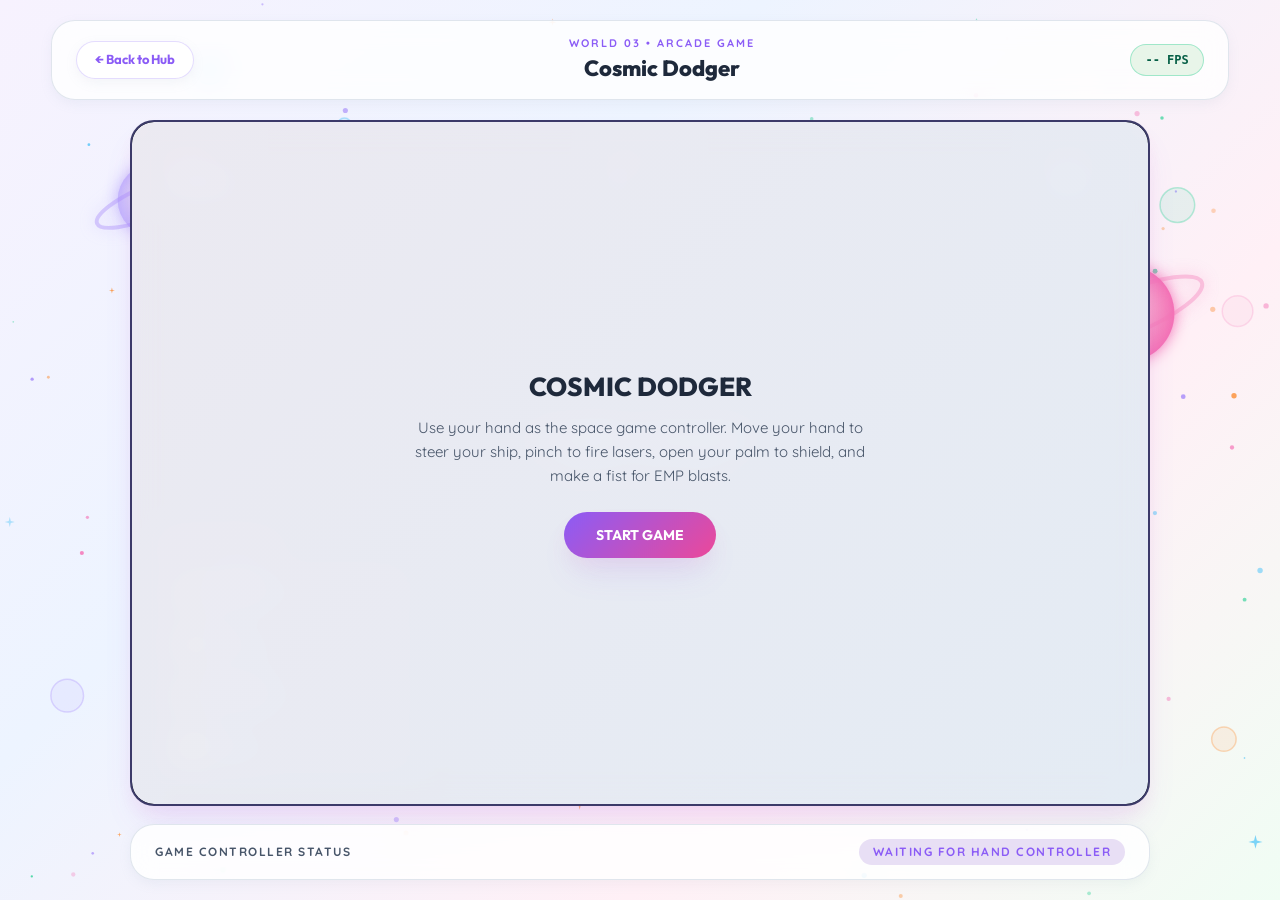
==== commit 910ec6ef: "Updated Pastel Website" ====
--- a/website/games.html
+++ b/website/games.html
@@ -4,1046 +4,140 @@
 <head>
     <meta charset="UTF-8">
     <meta name="viewport" content="width=device-width, initial-scale=1.0">
-
-    <title>AR.UI — Cosmic Dodger</title>
-
+    <title>AR.UI — World 03: Cosmic Dodger</title>
     <link rel="stylesheet" href="style.css">
-
-    <style>
-        /* =========================================================
-           COSMIC BACKGROUND
-        ========================================================= */
-
-        body {
-            margin: 0;
-            min-height: 100vh;
-            overflow: hidden;
-            background:
-                radial-gradient(
-                    circle at 70% 20%,
-                    rgba(55, 80, 120, 0.16),
-                    transparent 30%
-                ),
-                radial-gradient(
-                    circle at 20% 80%,
-                    rgba(35, 55, 80, 0.14),
-                    transparent 32%
-                ),
-                #070a0f;
-
-            color: #e6ebf0;
-            font-family: Arial, Helvetica, sans-serif;
-        }
-
-        /* =========================================================
-           MOVING STAR FIELD
-        ========================================================= */
-
-        .space-background {
-            position: fixed;
-            inset: 0;
-            overflow: hidden;
-            pointer-events: none;
-            z-index: 0;
-        }
-
-        .stars,
-        .stars::before,
-        .stars::after {
-            position: absolute;
-            inset: -50%;
-            content: "";
-            background-image:
-                radial-gradient(circle, rgba(255,255,255,.75) 1px, transparent 1.5px),
-                radial-gradient(circle, rgba(180,200,220,.55) 1px, transparent 1.5px),
-                radial-gradient(circle, rgba(255,255,255,.35) .8px, transparent 1.3px);
-            background-size:
-                120px 120px,
-                190px 190px,
-                270px 270px;
-            background-position:
-                10px 20px,
-                70px 100px,
-                30px 50px;
-
-            animation: starDrift 80s linear infinite;
-        }
-
-        .stars::before {
-            opacity: .45;
-            transform: scale(1.2);
-            animation-duration: 130s;
-        }
-
-        .stars::after {
-            opacity: .25;
-            transform: scale(1.4);
-            animation-duration: 180s;
-        }
-
-        @keyframes starDrift {
-
-            from {
-                transform: translate3d(0, 0, 0);
-            }
-
-            to {
-                transform: translate3d(180px, 100px, 0);
-            }
-        }
-
-        /* =========================================================
-           DISTANT PLANETS
-        ========================================================= */
-
-        .planet {
-            position: absolute;
-            border-radius: 50%;
-            pointer-events: none;
-            opacity: .7;
-        }
-
-        .planet-one {
-            width: 180px;
-            height: 180px;
-            right: 7%;
-            top: 12%;
-
-            background:
-                radial-gradient(
-                    circle at 35% 30%,
-                    #66717e,
-                    #343c46 45%,
-                    #171d25 72%,
-                    #080b10
-                );
-
-            box-shadow:
-                inset -30px -25px 45px rgba(0,0,0,.8),
-                0 0 60px rgba(130,150,170,.08);
-
-            animation: planetFloat 14s ease-in-out infinite;
-        }
-
-        .planet-two {
-            width: 85px;
-            height: 85px;
-            left: 7%;
-            bottom: 15%;
-
-            background:
-                radial-gradient(
-                    circle at 35% 30%,
-                    #596571,
-                    #252d36 55%,
-                    #0b0e13
-                );
-
-            box-shadow:
-                inset -15px -12px 25px rgba(0,0,0,.8),
-                0 0 40px rgba(120,140,160,.06);
-
-            animation: planetFloatReverse 18s ease-in-out infinite;
-        }
-
-        @keyframes planetFloat {
-
-            0%,100% {
-                transform: translateY(0);
-            }
-
-            50% {
-                transform: translateY(18px);
-            }
-        }
-
-        @keyframes planetFloatReverse {
-
-            0%,100% {
-                transform: translateY(0);
-            }
-
-            50% {
-                transform: translateY(-12px);
-            }
-        }
-
-        /* =========================================================
-           MAIN PAGE
-        ========================================================= */
-
-        .world-page {
-            position: relative;
-            z-index: 2;
-
-            width: min(1400px, 94vw);
-            margin: auto;
-
-            min-height: 100vh;
-
-            display: flex;
-            flex-direction: column;
-        }
-
-        /* =========================================================
-           HEADER
-        ========================================================= */
-
-        .world-header {
-
-            height: 76px;
-
-            display: flex;
-            align-items: center;
-            justify-content: space-between;
-
-            border-bottom: 1px solid rgba(160,180,200,.12);
-        }
-
-        .back-btn {
-
-            color: #9da9b5;
-            text-decoration: none;
-
-            padding: 10px 14px;
-
-            border: 1px solid rgba(160,180,200,.18);
-            border-radius: 6px;
-
-            font-size: 13px;
-            letter-spacing: .08em;
-
-            transition: .2s ease;
-        }
-
-        .back-btn:hover {
-
-            color: #ffffff;
-
-            border-color: rgba(160,180,200,.4);
-
-            background: rgba(255,255,255,.04);
-        }
-
-        .world-title {
-
-            text-align: center;
-        }
-
-        .world-title span {
-
-            display: block;
-
-            color: #778493;
-
-            font-size: 10px;
-            letter-spacing: .22em;
-
-            margin-bottom: 4px;
-        }
-
-        .world-title h1 {
-
-            margin: 0;
-
-            font-size: 20px;
-            font-weight: 500;
-
-            letter-spacing: .04em;
-        }
-
-        .fps-badge {
-
-            font-family: monospace;
-
-            font-size: 12px;
-
-            color: #8e9ba8;
-
-            border: 1px solid rgba(160,180,200,.15);
-
-            padding: 8px 11px;
-
-            border-radius: 5px;
-
-            min-width: 55px;
-
-            text-align: center;
-        }
-
-        /* =========================================================
-           GAME STAGE
-        ========================================================= */
-
-        .world-stage {
-
-            position: relative;
-
-            flex: 1;
-
-            margin: 24px 0 14px;
-
-            min-height: 500px;
-
-            overflow: hidden;
-
-            border: 1px solid rgba(160,180,200,.16);
-
-            border-radius: 12px;
-
-            background: rgba(5,8,12,.72);
-
-            box-shadow:
-                inset 0 0 80px rgba(0,0,0,.55),
-                0 15px 60px rgba(0,0,0,.25);
-        }
-
-        /* subtle scan lines */
-
-        .world-stage::after {
-
-            content: "";
-
-            position: absolute;
-            inset: 0;
-
-            pointer-events: none;
-
-            background:
-                repeating-linear-gradient(
-                    to bottom,
-                    transparent 0px,
-                    transparent 4px,
-                    rgba(255,255,255,.012) 5px
-                );
-        }
-
-        /* =========================================================
-           CAMERA
-        ========================================================= */
-
-        #camera {
-
-            position: absolute;
-
-            width: 100%;
-            height: 100%;
-
-            object-fit: cover;
-
-            transform: scaleX(-1);
-
-            opacity: .42;
-
-            filter:
-                contrast(.95)
-                brightness(.72)
-                saturate(.65);
-        }
-
-        /* =========================================================
-           AR CANVAS
-        ========================================================= */
-
-        #ar-canvas {
-
-            position: absolute;
-
-            inset: 0;
-
-            width: 100%;
-            height: 100%;
-
-            z-index: 2;
-
-            pointer-events: none;
-        }
-
-        /* =========================================================
-           GAME GRID
-        ========================================================= */
-
-        .game-grid {
-
-            position: absolute;
-
-            inset: 0;
-
-            pointer-events: none;
-
-            background-image:
-                linear-gradient(
-                    rgba(110,130,150,.035) 1px,
-                    transparent 1px
-                ),
-                linear-gradient(
-                    90deg,
-                    rgba(110,130,150,.035) 1px,
-                    transparent 1px
-                );
-
-            background-size: 70px 70px;
-
-            mask-image:
-                linear-gradient(
-                    to bottom,
-                    transparent,
-                    black 20%,
-                    black 80%,
-                    transparent
-                );
-
-            z-index: 1;
-        }
-
-        /* =========================================================
-           GAME HUD
-        ========================================================= */
-
-        .game-hud {
-
-            position: absolute;
-
-            top: 18px;
-            left: 18px;
-            right: 18px;
-
-            display: flex;
-            justify-content: space-between;
-
-            z-index: 5;
-
-            pointer-events: none;
-        }
-
-        .hud-box {
-
-            min-width: 105px;
-
-            padding: 9px 12px;
-
-            background: rgba(7,10,15,.76);
-
-            border: 1px solid rgba(150,170,190,.18);
-
-            border-radius: 6px;
-
-            backdrop-filter: blur(8px);
-        }
-
-        .hud-label {
-
-            display: block;
-
-            color: #6f7c88;
-
-            font-size: 9px;
-
-            letter-spacing: .15em;
-
-            margin-bottom: 5px;
-        }
-
-        .hud-value {
-
-            font-family: monospace;
-
-            font-size: 17px;
-
-            color: #dbe3ea;
-        }
-
-        /* =========================================================
-           CAMERA MESSAGE
-        ========================================================= */
-
-        .camera-message {
-
-            position: absolute;
-
-            inset: 0;
-
-            z-index: 10;
-
-            display: flex;
-
-            flex-direction: column;
-
-            justify-content: center;
-            align-items: center;
-
-            text-align: center;
-
-            background:
-                radial-gradient(
-                    circle,
-                    rgba(12,17,24,.72),
-                    rgba(4,7,11,.94)
-                );
-
-            padding: 20px;
-        }
-
-        .camera-message h2 {
-
-            margin: 0 0 10px;
-
-            font-size: 20px;
-
-            font-weight: 500;
-
-            letter-spacing: .04em;
-        }
-
-        .camera-message p {
-
-            max-width: 430px;
-
-            margin: 0 0 22px;
-
-            color: #7f8c98;
-
-            font-size: 13px;
-
-            line-height: 1.6;
-        }
-
-        #start-camera {
-
-            border: 1px solid #71879b;
-
-            background: #101821;
-
-            color: #dce5ec;
-
-            padding: 12px 22px;
-
-            border-radius: 6px;
-
-            cursor: pointer;
-
-            letter-spacing: .08em;
-
-            font-size: 12px;
-
-            transition: .2s ease;
-        }
-
-        #start-camera:hover {
-
-            background: #17222d;
-
-            border-color: #a0b2c2;
-        }
-
-        /* =========================================================
-           GESTURE GUIDE
-        ========================================================= */
-
-        .gesture-guide-hud {
-
-            position: absolute;
-
-            left: 18px;
-            bottom: 18px;
-
-            z-index: 5;
-
-            width: 280px;
-
-            background: rgba(7,10,15,.78);
-
-            border: 1px solid rgba(150,170,190,.15);
-
-            border-radius: 8px;
-
-            backdrop-filter: blur(8px);
-        }
-
-        .guide-header {
-
-            padding: 10px 13px;
-
-            border-bottom: 1px solid rgba(150,170,190,.12);
-
-            color: #84919d;
-
-            font-size: 9px;
-
-            letter-spacing: .18em;
-        }
-
-        .guide-grid {
-
-            display: grid;
-
-            grid-template-columns: 1fr 1fr;
-        }
-
-        .guide-item {
-
-            display: flex;
-
-            gap: 9px;
-
-            padding: 11px;
-
-            border-right: 1px solid rgba(150,170,190,.08);
-
-            border-bottom: 1px solid rgba(150,170,190,.08);
-        }
-
-        .guide-icon {
-
-            font-size: 17px;
-
-            filter: grayscale(1);
-
-            opacity: .75;
-        }
-
-        .guide-info strong {
-
-            display: block;
-
-            font-size: 10px;
-
-            font-weight: 500;
-
-            color: #c5cdd5;
-
-            margin-bottom: 3px;
-        }
-
-        .guide-info span {
-
-            display: block;
-
-            font-size: 8px;
-
-            color: #687581;
-
-            line-height: 1.3;
-        }
-
-        /* =========================================================
-           BOTTOM CONTROL BAR
-        ========================================================= */
-
-        .world-controls {
-
-            height: 48px;
-
-            display: flex;
-
-            align-items: center;
-
-            justify-content: space-between;
-
-            padding: 0 16px;
-
-            border: 1px solid rgba(150,170,190,.12);
-
-            border-radius: 7px;
-
-            background: rgba(8,11,16,.65);
-
-            color: #707d89;
-
-            font-family: monospace;
-
-            font-size: 10px;
-
-            letter-spacing: .08em;
-        }
-
-        #tracking-status {
-
-            color: #9aa8b5;
-        }
-
-        /* =========================================================
-           RESPONSIVE
-        ========================================================= */
-
-        @media (max-width: 700px) {
-
-            .world-page {
-
-                width: 96vw;
-            }
-
-            .world-title h1 {
-
-                font-size: 15px;
-            }
-
-            .gesture-guide-hud {
-
-                width: 235px;
-            }
-
-            .guide-grid {
-
-                grid-template-columns: 1fr;
-            }
-
-            .planet-one {
-
-                width: 120px;
-                height: 120px;
-            }
-
-            .hud-box {
-
-                min-width: 75px;
-            }
-        }
-
-        /* =========================================================
-           REDUCED MOTION
-        ========================================================= */
-
-        @media (prefers-reduced-motion: reduce) {
-
-            .stars,
-            .stars::before,
-            .stars::after,
-            .planet {
-
-                animation: none;
-            }
-        }
-    </style>
 </head>
 
 <body>
 
-    <!-- =========================================================
-         COSMIC BACKGROUND
-    ========================================================== -->
+    <!-- Background Procedural Canvas -->
+    <canvas id="bg-canvas" aria-hidden="true"></canvas>
 
-    <div class="space-background">
-
-        <div class="stars"></div>
-
-        <div class="planet planet-one"></div>
-
-        <div class="planet planet-two"></div>
-
-    </div>
-
-
-    <!-- =========================================================
-         MAIN PAGE
-    ========================================================== -->
-
+    <!-- Main Page Container -->
     <main class="world-page">
 
-        <!-- HEADER -->
-
+        <!-- Header -->
         <header class="world-header">
-
             <a href="index.html" class="back-btn">
-                ← BACK
+                ← Back to Hub
             </a>
 
-
             <div class="world-title">
-
-                <span>WORLD 03</span>
-
-                <h1>COSMIC DODGER</h1>
-
+                <span>WORLD 03 • ARCADE GAME</span>
+                <h1>Cosmic Dodger</h1>
             </div>
 
-
-            <div
-                class="fps-badge"
-                id="fps-counter"
-            >
+            <div class="fps-badge" id="fps-counter">
                 -- FPS
             </div>
-
         </header>
 
 
-        <!-- =====================================================
-             GAME AREA
-        ====================================================== -->
-
+        <!-- Game Stage -->
         <section class="world-stage">
 
-            <!-- CAMERA -->
+            <!-- Camera Video Feed -->
+            <video id="camera" autoplay playsinline muted></video>
 
-            <video
-                id="camera"
-                autoplay
-                playsinline
-                muted
-            ></video>
-
-
-            <!-- AR / GAME CANVAS -->
-
+            <!-- AR / Game Canvas Overlay -->
             <canvas id="ar-canvas"></canvas>
 
-
-            <!-- GAME GRID -->
-
+            <!-- Game Grid Background Line Effect -->
             <div class="game-grid"></div>
 
-
-            <!-- =================================================
-                 GAME HUD
-            ================================================== -->
-
+            <!-- Game Score & Status HUD -->
             <div class="game-hud">
+                <div class="hud-box">
+                    <span class="hud-label">SCORE</span>
+                    <span class="hud-value" id="game-score">000000</span>
+                </div>
 
                 <div class="hud-box">
-
-                    <span class="hud-label">
-                        SCORE
-                    </span>
-
-                    <span
-                        class="hud-value"
-                        id="game-score"
-                    >
-                        000000
-                    </span>
-
+                    <span class="hud-label">LEVEL</span>
+                    <span class="hud-value" id="game-level">01</span>
                 </div>
 
-
                 <div class="hud-box">
-
-                    <span class="hud-label">
-                        LEVEL
-                    </span>
-
-                    <span
-                        class="hud-value"
-                        id="game-level"
-                    >
-                        01
-                    </span>
-
+                    <span class="hud-label">SHIELD</span>
+                    <span class="hud-value" id="game-shield">100%</span>
                 </div>
-
-
-                <div class="hud-box">
-
-                    <span class="hud-label">
-                        SHIELD
-                    </span>
-
-                    <span
-                        class="hud-value"
-                        id="game-shield"
-                    >
-                        100%
-                    </span>
-
-                </div>
-
             </div>
 
-
-            <!-- =================================================
-                 CAMERA MESSAGE
-            ================================================== -->
-
-            <div
-                class="camera-message"
-                id="camera-message"
-            >
-
-                <h2>
-                    COSMIC DODGER
-                </h2>
-
+            <!-- Camera Access Launch Screen -->
+            <div class="camera-message" id="camera-message">
+                <h2>COSMIC DODGER</h2>
                 <p>
-                    Use your hand as the game controller.
-                    Move your hand to steer the ship,
-                    pinch to fire, open your palm to shield.
+                    Use your hand as the space game controller.
+                    Move your hand to steer your ship, pinch to fire lasers, open your palm to shield, and make a fist for EMP blasts.
                 </p>
-
-                <button id="start-camera">
-                    START GAME
-                </button>
-
+                <button id="start-camera">START GAME</button>
             </div>
 
-
-            <!-- =================================================
-                 GESTURE GUIDE
-            ================================================== -->
-
+            <!-- Gesture Controls Guide Overlay -->
             <div class="gesture-guide-hud">
-
-                <div class="guide-header">
-                    GAME CONTROLS
+                <div class="guide-header">GAME CONTROLS</div>
+                <div class="guide-grid">
+                    <div class="guide-item">
+                        <span class="guide-icon">👆</span>
+                        <div class="guide-info">
+                            <strong>Hand Move</strong>
+                            <span>Steer Ship</span>
+                        </div>
+                    </div>
+                    <div class="guide-item">
+                        <span class="guide-icon">🤏</span>
+                        <div class="guide-info">
+                            <strong>Pinch</strong>
+                            <span>Fire Lasers</span>
+                        </div>
+                    </div>
+                    <div class="guide-item">
+                        <span class="guide-icon">✋</span>
+                        <div class="guide-info">
+                            <strong>Open Palm</strong>
+                            <span>Shield Guard</span>
+                        </div>
+                    </div>
+                    <div class="guide-item">
+                        <span class="guide-icon">✊</span>
+                        <div class="guide-info">
+                            <strong>Fist</strong>
+                            <span>EMP Blast</span>
+                        </div>
+                    </div>
                 </div>
-
-
-                <div class="guide-grid">
-
-                    <div class="guide-item">
-
-                        <span class="guide-icon">
-                            👆
-                        </span>
-
-                        <div class="guide-info">
-
-                            <strong>
-                                HAND MOVE
-                            </strong>
-
-                            <span>
-                                STEER SHIP
-                            </span>
-
-                        </div>
-
-                    </div>
-
-
-                    <div class="guide-item">
-
-                        <span class="guide-icon">
-                            🤏
-                        </span>
-
-                        <div class="guide-info">
-
-                            <strong>
-                                PINCH
-                            </strong>
-
-                            <span>
-                                FIRE
-                            </span>
-
-                        </div>
-
-                    </div>
-
-
-                    <div class="guide-item">
-
-                        <span class="guide-icon">
-                            ✋
-                        </span>
-
-                        <div class="guide-info">
-
-                            <strong>
-                                OPEN PALM
-                            </strong>
-
-                            <span>
-                                SHIELD
-                            </span>
-
-                        </div>
-
-                    </div>
-
-
-                    <div class="guide-item">
-
-                        <span class="guide-icon">
-                            ✊
-                        </span>
-
-                        <div class="guide-info">
-
-                            <strong>
-                                FIST
-                            </strong>
-
-                            <span>
-                                EMP
-                            </span>
-
-                        </div>
-
-                    </div>
-
-                </div>
-
             </div>
 
         </section>
 
 
-        <!-- =====================================================
-             STATUS BAR
-        ====================================================== -->
-
+        <!-- Bottom Status Bar -->
         <div class="world-controls">
-
-            <span>
-                GAME CONTROLLER
-            </span>
-
-            <span id="tracking-status">
-                WAITING FOR HAND CONTROLLER
-            </span>
-
+            <span>GAME CONTROLLER STATUS</span>
+            <span id="tracking-status">WAITING FOR HAND CONTROLLER</span>
         </div>
 
     </main>
 
+    <!-- Background Animation Script -->
+    <script src="script.js"></script>
 
-    <!-- =========================================================
-         GAME JAVASCRIPT
-    ========================================================== -->
+    <!-- Game Engine Module Script -->
+    <script type="module">
+        import { CosmicDodgerGame } from "./worlds/gamesWorld.js";
 
-    <script type="module">
-
-        import {
-            CosmicDodgerGame
-        } from "./worlds/gamesWorld.js";
-
-
-        document.addEventListener(
-            "DOMContentLoaded",
-            () => {
-
-                try {
-
-                    const game =
-                        new CosmicDodgerGame();
-
-                    game.start();
-
-                } catch (error) {
-
-                    console.error(
-                        "Cosmic Dodger failed to start:",
-                        error
-                    );
-
-                    const status =
-                        document.getElementById(
-                            "tracking-status"
-                        );
-
-                    if (status) {
-
-                        status.textContent =
-                            "GAME INITIALIZATION ERROR";
-
-                    }
-
+        document.addEventListener("DOMContentLoaded", () => {
+            try {
+                const game = new CosmicDodgerGame();
+                game.start();
+            } catch (error) {
+                console.error("Cosmic Dodger failed to start:", error);
+                const status = document.getElementById("tracking-status");
+                if (status) {
+                    status.textContent = "GAME INITIALIZATION ERROR";
                 }
-
             }
-        );
-
+        });
     </script>
 
 </body>
--- a/website/style.css
+++ b/website/style.css
@@ -1,21 +1,59 @@
 /* =========================================================
-   AR.UI — RESTRAINED COSMIC GAME DESIGN SYSTEM
-   Palette: #080B10, #11161D, #171D25, #2A3440, #E6EBF0, #8E9AA8, #3B82C4, #78A9D6
+   AR.UI — PASTEL COSMIC PLAYGROUND DESIGN SYSTEM
+   Palette: Pastel Lavender, Powder Blue, Soft Pink, Peach, Mint, Cream, White, Charcoal Text
    ========================================================= */
 
+@import url('https://fonts.googleapis.com/css2?family=Outfit:wght@500;600;700;800&family=Quicksand:wght@500;600;700&display=swap');
+
 :root {
-    --bg-primary: #080B10;
-    --bg-surface: #11161D;
-    --bg-card: #171D25;
-    --border-subtle: #2A3440;
-    --text-primary: #E6EBF0;
-    --text-secondary: #8E9AA8;
-    --accent-blue: #3B82C4;
-    --accent-light: #78A9D6;
-    --accent-green: #00ff66;
-    --accent-red: #ff2255;
-    --radius: 10px;
-    --font-main: system-ui, -apple-system, BlinkMacSystemFont, "Segoe UI", Roboto, sans-serif;
+    /* Main Background Gradients */
+    --bg-main: #f8f5fc;
+    --bg-gradient: linear-gradient(135deg, #f7f2fe 0%, #edf4ff 35%, #fff0f6 70%, #f0fdf4 100%);
+    --bg-surface: rgba(255, 255, 255, 0.88);
+    --bg-surface-solid: #ffffff;
+    --bg-card: rgba(255, 255, 255, 0.92);
+    
+    /* Pastel Palette */
+    --pastel-lavender: #E8DFF5;
+    --pastel-lavender-dark: #A78BFA;
+    --pastel-blue: #D6E6F2;
+    --pastel-sky: #38BDF8;
+    --pastel-pink: #FDE2E4;
+    --pastel-pink-dark: #F472B6;
+    --pastel-peach: #FFF1E6;
+    --pastel-peach-dark: #FB923C;
+    --pastel-mint: #E8F5E9;
+    --pastel-mint-dark: #34D399;
+    --pastel-yellow: #FEF08A;
+    --pastel-cream: #FFFDF7;
+
+    /* Functional Accents */
+    --accent-purple: #8B5CF6;
+    --accent-rose: #EC4899;
+    --accent-sky: #0EA5E9;
+    --accent-emerald: #10B981;
+    --accent-amber: #F59E0B;
+
+    /* Text Colors (High Contrast Charcoal & Slate) */
+    --text-primary: #1E293B;
+    --text-secondary: #475569;
+    --text-muted: #64748B;
+    --text-light: #94A3B8;
+
+    /* Borders & Shadows */
+    --border-subtle: rgba(203, 213, 225, 0.6);
+    --border-pastel: rgba(167, 139, 250, 0.3);
+    --shadow-sm: 0 4px 12px rgba(148, 163, 184, 0.1);
+    --shadow-md: 0 10px 25px -5px rgba(148, 163, 184, 0.18), 0 8px 10px -6px rgba(148, 163, 184, 0.1);
+    --shadow-lg: 0 20px 35px -10px rgba(139, 92, 246, 0.15), 0 10px 20px -5px rgba(244, 114, 182, 0.12);
+
+    /* Fonts & Radii */
+    --font-heading: 'Outfit', 'Quicksand', system-ui, -apple-system, sans-serif;
+    --font-body: 'Quicksand', system-ui, -apple-system, sans-serif;
+    --radius-lg: 24px;
+    --radius-md: 16px;
+    --radius-sm: 10px;
+    --radius-pill: 9999px;
 }
 
 *, *::before, *::after {
@@ -28,13 +66,17 @@
     width: 100%;
     height: 100%;
     overflow-x: hidden;
-    background-color: var(--bg-primary);
+    background: var(--bg-main);
+    background-image: var(--bg-gradient);
+    background-attachment: fixed;
     color: var(--text-primary);
-    font-family: var(--font-main);
+    font-family: var(--font-body);
+    font-size: 16px;
     line-height: 1.5;
     -webkit-font-smoothing: antialiased;
 }
 
+/* Background Procedural Canvas */
 #bg-canvas {
     position: fixed;
     top: 0;
@@ -55,63 +97,88 @@
     display: flex;
     align-items: center;
     justify-content: space-between;
-    padding: 18px 6%;
-    background: rgba(17, 22, 29, 0.85);
-    backdrop-filter: blur(12px);
+    padding: 16px 6%;
+    background: rgba(255, 255, 255, 0.75);
+    backdrop-filter: blur(14px);
+    -webkit-backdrop-filter: blur(14px);
     border-bottom: 1px solid var(--border-subtle);
+    box-shadow: var(--shadow-sm);
 }
 
 .logo {
-    font-size: 20px;
-    font-weight: 800;
-    letter-spacing: 2px;
+    display: flex;
+    align-items: center;
+    gap: 6px;
+    font-family: var(--font-heading);
+    font-size: 22px;
+    font-weight: 800;
+    letter-spacing: -0.5px;
     color: var(--text-primary);
     text-decoration: none;
 }
 
-.logo span {
-    color: var(--accent-light);
+.logo span.logo-highlight {
+    background: linear-gradient(135deg, var(--accent-purple), var(--accent-rose));
+    -webkit-background-clip: text;
+    -webkit-text-fill-color: transparent;
+}
+
+.logo-sparkle {
+    font-size: 18px;
+    animation: gentleSparkle 3s ease-in-out infinite;
+}
+
+@keyframes gentleSparkle {
+    0%, 100% { transform: scale(1) rotate(0deg); opacity: 0.9; }
+    50% { transform: scale(1.2) rotate(15deg); opacity: 1; }
 }
 
 .navbar nav {
     display: flex;
     align-items: center;
-    gap: 28px;
+    gap: 24px;
 }
 
 .navbar nav a {
     color: var(--text-secondary);
     text-decoration: none;
-    font-size: 13px;
+    font-size: 14px;
     font-weight: 600;
-    letter-spacing: 1px;
-    transition: color 0.2s ease;
+    padding: 6px 14px;
+    border-radius: var(--radius-pill);
+    transition: all 0.25s ease;
 }
 
 .navbar nav a:hover {
-    color: var(--text-primary);
+    color: var(--accent-purple);
+    background: var(--pastel-lavender);
 }
 
 .nav-status {
     display: inline-flex;
     align-items: center;
     gap: 8px;
-    padding: 6px 14px;
-    background: rgba(23, 29, 37, 0.9);
-    border: 1px solid var(--border-subtle);
-    border-radius: 20px;
-    font-size: 11px;
-    font-weight: 700;
-    letter-spacing: 1px;
-    color: var(--accent-light);
+    padding: 7px 16px;
+    background: #ffffff;
+    border: 1px solid var(--border-pastel);
+    border-radius: var(--radius-pill);
+    font-size: 12px;
+    font-weight: 700;
+    color: var(--text-secondary);
+    box-shadow: var(--shadow-sm);
 }
 
 .status-dot {
-    width: 7px;
-    height: 7px;
+    width: 9px;
+    height: 9px;
     border-radius: 50%;
-    background: var(--accent-light);
-    box-shadow: 0 0 8px var(--accent-light);
+    background: var(--accent-emerald);
+    box-shadow: 0 0 10px rgba(16, 185, 129, 0.5);
+}
+
+.status-dot.offline {
+    background: var(--accent-rose);
+    box-shadow: 0 0 10px rgba(236, 72, 153, 0.4);
 }
 
 /* =========================================================
@@ -121,7 +188,7 @@
 .space-world {
     position: relative;
     z-index: 2;
-    padding-bottom: 60px;
+    padding-bottom: 70px;
 }
 
 .hero {
@@ -130,63 +197,130 @@
     align-items: center;
     justify-content: center;
     text-align: center;
-    padding: 80px 20px 60px;
+    padding: 70px 20px 50px;
+    position: relative;
 }
 
 .hero-content {
-    max-width: 720px;
-}
-
-.hero-label {
-    color: var(--accent-light);
-    font-size: 11px;
-    font-weight: 700;
-    letter-spacing: 3px;
-    margin-bottom: 16px;
+    max-width: 780px;
+    position: relative;
+    z-index: 3;
+}
+
+.hero-badge {
+    display: inline-flex;
+    align-items: center;
+    gap: 8px;
+    padding: 6px 18px;
+    background: rgba(255, 255, 255, 0.9);
+    border: 1px solid var(--border-pastel);
+    border-radius: var(--radius-pill);
+    color: var(--accent-purple);
+    font-size: 13px;
+    font-weight: 700;
+    letter-spacing: 0.5px;
+    margin-bottom: 22px;
+    box-shadow: var(--shadow-sm);
 }
 
 .hero h1 {
-    font-size: clamp(32px, 5.5vw, 56px);
-    font-weight: 800;
-    line-height: 1.1;
+    font-family: var(--font-heading);
+    font-size: clamp(34px, 5.5vw, 60px);
+    font-weight: 800;
+    line-height: 1.15;
     letter-spacing: -1px;
     color: var(--text-primary);
-    margin-bottom: 20px;
-}
-
-.hero h1 span {
-    color: var(--accent-light);
+    margin-bottom: 22px;
+}
+
+.hero-gradient-text {
+    background: linear-gradient(135deg, #8B5CF6 0%, #EC4899 50%, #38BDF8 100%);
+    -webkit-background-clip: text;
+    -webkit-text-fill-color: transparent;
 }
 
 .hero-text {
-    font-size: 16px;
+    font-size: 18px;
     color: var(--text-secondary);
     line-height: 1.6;
-    margin: 0 auto 32px;
-    max-width: 580px;
+    margin: 0 auto 36px;
+    max-width: 620px;
+    font-weight: 500;
+}
+
+.hero-actions {
+    display: flex;
+    align-items: center;
+    justify-content: center;
+    gap: 16px;
+    flex-wrap: wrap;
 }
 
 .hero-start {
     display: inline-flex;
     align-items: center;
-    gap: 12px;
-    padding: 12px 28px;
-    background: var(--bg-card);
-    border: 1px solid var(--accent-blue);
-    border-radius: 6px;
-    color: var(--text-primary);
+    gap: 10px;
+    padding: 14px 32px;
+    background: linear-gradient(135deg, var(--accent-purple), var(--accent-rose));
+    border: none;
+    border-radius: var(--radius-pill);
+    color: #ffffff;
     text-decoration: none;
-    font-size: 13px;
-    font-weight: 700;
-    letter-spacing: 1.2px;
-    transition: all 0.25s ease;
+    font-family: var(--font-heading);
+    font-size: 15px;
+    font-weight: 700;
+    letter-spacing: 0.5px;
+    box-shadow: var(--shadow-lg);
+    transition: all 0.3s cubic-bezier(0.34, 1.56, 0.64, 1);
 }
 
 .hero-start:hover {
-    background: var(--accent-blue);
-    color: #ffffff;
-    transform: translateY(-2px);
-    box-shadow: 0 4px 20px rgba(59, 130, 196, 0.3);
+    transform: translateY(-3px) scale(1.03);
+    box-shadow: 0 25px 40px -10px rgba(139, 92, 246, 0.35);
+}
+
+.hero-pill-info {
+    display: inline-flex;
+    align-items: center;
+    gap: 8px;
+    padding: 12px 22px;
+    background: rgba(255, 255, 255, 0.85);
+    border: 1px solid var(--border-subtle);
+    border-radius: var(--radius-pill);
+    color: var(--text-secondary);
+    font-size: 14px;
+    font-weight: 600;
+}
+
+/* Procedural Decorative Floating Elements in Hero */
+.hero-deco {
+    position: absolute;
+    pointer-events: none;
+    z-index: 1;
+    border-radius: 50%;
+}
+
+.hero-deco-1 {
+    top: 10%;
+    left: 10%;
+    width: 80px;
+    height: 80px;
+    background: radial-gradient(circle, var(--pastel-pink) 0%, rgba(253, 226, 228, 0) 70%);
+    animation: floatSlow 8s ease-in-out infinite;
+}
+
+.hero-deco-2 {
+    bottom: 15%;
+    right: 12%;
+    width: 110px;
+    height: 110px;
+    background: radial-gradient(circle, var(--pastel-blue) 0%, rgba(214, 230, 242, 0) 70%);
+    animation: floatSlow 10s ease-in-out reverse infinite;
+}
+
+@keyframes floatSlow {
+    0%, 100% { transform: translateY(0) rotate(0deg); }
+    50% { transform: translateY(-16px) rotate(8deg); }
 }
 
 /* =========================================================
@@ -194,63 +328,91 @@
    ========================================================= */
 
 .modes {
-    max-width: 1100px;
+    max-width: 1200px;
     margin: 0 auto;
     padding: 0 20px;
 }
 
 .mode-title {
     text-align: center;
-    margin-bottom: 40px;
+    margin-bottom: 45px;
 }
 
 .mode-title p {
-    font-size: 10px;
-    font-weight: 700;
-    letter-spacing: 2px;
-    color: var(--accent-light);
+    font-size: 12px;
+    font-weight: 800;
+    letter-spacing: 2.5px;
+    color: var(--accent-purple);
+    text-transform: uppercase;
 }
 
 .mode-title h2 {
-    font-size: 28px;
+    font-family: var(--font-heading);
+    font-size: 34px;
     font-weight: 800;
     color: var(--text-primary);
-    margin-top: 4px;
+    margin-top: 6px;
 }
 
 .mode-grid {
     display: grid;
-    grid-template-columns: repeat(auto-fit, minmax(240px, 1fr));
-    gap: 24px;
+    grid-template-columns: repeat(auto-fit, minmax(260px, 1fr));
+    gap: 28px;
 }
 
 .mode-card {
-    background: var(--bg-surface);
+    background: var(--bg-card);
     border: 1px solid var(--border-subtle);
-    border-radius: var(--radius);
-    padding: 20px;
+    border-radius: var(--radius-lg);
+    padding: 24px;
     display: flex;
     flex-direction: column;
     justify-content: space-between;
-    transition: transform 0.3s ease, border-color 0.3s ease;
-}
+    box-shadow: var(--shadow-md);
+    transition: all 0.35s cubic-bezier(0.34, 1.56, 0.64, 1);
+    position: relative;
+    overflow: hidden;
+}
+
+.mode-card::before {
+    content: "";
+    position: absolute;
+    top: 0;
+    left: 0;
+    right: 0;
+    height: 5px;
+    background: linear-gradient(90deg, var(--pastel-lavender-dark), var(--pastel-pink-dark));
+    opacity: 0.6;
+    transition: opacity 0.3s ease;
+}
+
+.geometric-mode::before { background: linear-gradient(90deg, #8B5CF6, #38BDF8); }
+.superpowers-mode::before { background: linear-gradient(90deg, #EC4899, #F59E0B); }
+.games-mode::before { background: linear-gradient(90deg, #10B981, #3B82F6); }
+.music-mode::before { background: linear-gradient(90deg, #A78BFA, #EC4899); }
 
 .mode-card:hover {
-    transform: translateY(-6px);
-    border-color: var(--accent-blue);
+    transform: translateY(-8px);
+    box-shadow: var(--shadow-lg);
+    border-color: var(--border-pastel);
+}
+
+.mode-card:hover::before {
+    opacity: 1;
 }
 
 .mode-visual {
     width: 100%;
-    height: 160px;
-    background: var(--bg-primary);
-    border-radius: 6px;
+    height: 170px;
+    background: linear-gradient(135deg, #FAF7FC 0%, #F0F7FF 100%);
+    border-radius: var(--radius-md);
     overflow: hidden;
     display: flex;
     align-items: center;
     justify-content: center;
     margin-bottom: 20px;
-    border: 1px solid rgba(42, 52, 64, 0.5);
+    border: 1px solid var(--border-subtle);
+    position: relative;
 }
 
 .preview-canvas {
@@ -259,47 +421,62 @@
     display: block;
 }
 
-.mode-info span {
-    font-size: 10px;
-    font-weight: 700;
-    letter-spacing: 2px;
-    color: var(--accent-light);
-}
+.mode-badge {
+    display: inline-block;
+    padding: 4px 12px;
+    border-radius: var(--radius-pill);
+    font-size: 11px;
+    font-weight: 800;
+    letter-spacing: 1px;
+    text-transform: uppercase;
+    margin-bottom: 10px;
+}
+
+.geometric-mode .mode-badge { background: var(--pastel-lavender); color: var(--accent-purple); }
+.superpowers-mode .mode-badge { background: var(--pastel-pink); color: var(--accent-rose); }
+.games-mode .mode-badge { background: var(--pastel-mint); color: var(--accent-emerald); }
+.music-mode .mode-badge { background: var(--pastel-blue); color: var(--accent-sky); }
 
 .mode-info h3 {
-    font-size: 18px;
+    font-family: var(--font-heading);
+    font-size: 20px;
     font-weight: 700;
     color: var(--text-primary);
-    margin: 6px 0 8px;
+    margin-bottom: 8px;
 }
 
 .mode-info p {
-    font-size: 13px;
+    font-size: 14px;
     color: var(--text-secondary);
-    line-height: 1.5;
-    margin-bottom: 20px;
+    line-height: 1.55;
+    margin-bottom: 24px;
+    font-weight: 500;
 }
 
 .mode-btn {
     display: inline-flex;
     align-items: center;
+    justify-content: center;
     gap: 8px;
-    padding: 10px 18px;
-    background: var(--bg-card);
-    border: 1px solid var(--border-subtle);
-    border-radius: 5px;
+    padding: 12px 20px;
+    background: var(--pastel-cream);
+    border: 1px solid var(--border-pastel);
+    border-radius: var(--radius-pill);
     color: var(--text-primary);
     text-decoration: none;
-    font-size: 12px;
+    font-family: var(--font-heading);
+    font-size: 13px;
     font-weight: 700;
     transition: all 0.25s ease;
     cursor: pointer;
+    width: 100%;
 }
 
 .mode-btn:hover {
-    border-color: var(--accent-blue);
-    background: var(--accent-blue);
+    background: linear-gradient(135deg, var(--accent-purple), var(--accent-rose));
     color: #ffffff;
+    border-color: transparent;
+    box-shadow: 0 8px 20px rgba(139, 92, 246, 0.25);
 }
 
 /* =========================================================
@@ -307,33 +484,44 @@
    ========================================================= */
 
 .camera-launch {
-    max-width: 650px;
-    margin: 50px auto 0;
-    padding: 20px 24px;
-    background: var(--bg-surface);
-    border: 1px solid var(--border-subtle);
-    border-radius: var(--radius);
-    display: flex;
-    align-items: center;
-    gap: 20px;
+    max-width: 720px;
+    margin: 60px auto 0;
+    padding: 24px 30px;
+    background: rgba(255, 255, 255, 0.88);
+    border: 1px solid var(--border-pastel);
+    border-radius: var(--radius-lg);
+    box-shadow: var(--shadow-md);
+    display: flex;
+    align-items: center;
+    gap: 22px;
 }
 
 .camera-icon {
-    font-size: 28px;
+    font-size: 34px;
+    background: var(--pastel-lavender);
+    width: 60px;
+    height: 60px;
+    border-radius: 50%;
+    display: flex;
+    align-items: center;
+    justify-content: center;
+    flex-shrink: 0;
 }
 
 .camera-launch span {
-    font-size: 10px;
+    font-size: 12px;
     font-weight: 800;
     letter-spacing: 1.5px;
-    color: var(--accent-light);
+    color: var(--accent-purple);
     display: block;
+    text-transform: uppercase;
 }
 
 .camera-launch p {
-    font-size: 13px;
+    font-size: 14px;
     color: var(--text-secondary);
     margin-top: 4px;
+    line-height: 1.5;
 }
 
 /* =========================================================
@@ -343,24 +531,25 @@
 footer {
     position: relative;
     z-index: 2;
-    padding: 24px 6%;
+    padding: 30px 6%;
     border-top: 1px solid var(--border-subtle);
-    background: var(--bg-surface);
+    background: rgba(255, 255, 255, 0.85);
     display: flex;
     align-items: center;
     justify-content: space-between;
-    font-size: 12px;
+    font-size: 13px;
     color: var(--text-secondary);
 }
 
 .footer-logo {
-    font-size: 16px;
+    font-family: var(--font-heading);
+    font-size: 18px;
     font-weight: 800;
     color: var(--text-primary);
 }
 
 .footer-logo span {
-    color: var(--accent-light);
+    color: var(--accent-purple);
 }
 
 /* =========================================================
@@ -369,75 +558,126 @@
 
 .world-page {
     min-height: 100vh;
-    background: var(--bg-primary);
-    color: var(--text-primary);
     display: flex;
     flex-direction: column;
-    padding: 16px 4%;
+    padding: 20px 4%;
+    max-width: 1300px;
+    margin: 0 auto;
+    position: relative;
+    z-index: 2;
 }
 
 .world-header {
     display: flex;
     align-items: center;
     justify-content: space-between;
-    margin-bottom: 16px;
+    margin-bottom: 20px;
     z-index: 10;
+    background: rgba(255, 255, 255, 0.8);
+    backdrop-filter: blur(12px);
+    padding: 14px 24px;
+    border-radius: var(--radius-lg);
+    border: 1px solid var(--border-subtle);
+    box-shadow: var(--shadow-sm);
 }
 
 .back-btn {
     display: inline-flex;
     align-items: center;
-    padding: 8px 16px;
-    background: var(--bg-surface);
-    border: 1px solid var(--border-subtle);
-    border-radius: 6px;
-    color: var(--accent-light);
+    gap: 6px;
+    padding: 8px 18px;
+    background: #ffffff;
+    border: 1px solid var(--border-pastel);
+    border-radius: var(--radius-pill);
+    color: var(--accent-purple);
     text-decoration: none;
+    font-family: var(--font-heading);
     font-size: 13px;
-    font-weight: 600;
-    transition: all 0.2s ease;
+    font-weight: 700;
+    transition: all 0.25s ease;
+    box-shadow: var(--shadow-sm);
 }
 
 .back-btn:hover {
-    border-color: var(--accent-blue);
-    color: var(--text-primary);
+    background: var(--accent-purple);
+    color: #ffffff;
+    transform: translateX(-3px);
+}
+
+.world-title {
+    text-align: center;
 }
 
 .world-title span {
     display: block;
-    font-size: 10px;
+    font-size: 11px;
     letter-spacing: 2px;
-    color: var(--accent-light);
-    font-weight: 700;
+    color: var(--accent-purple);
+    font-weight: 800;
+    text-transform: uppercase;
 }
 
 .world-title h1 {
-    font-size: 20px;
-    font-weight: 700;
+    font-family: var(--font-heading);
+    font-size: 22px;
+    font-weight: 800;
     color: var(--text-primary);
 }
 
+.header-controls {
+    display: flex;
+    align-items: center;
+    gap: 12px;
+}
+
+.audio-btn {
+    padding: 6px 14px;
+    background: var(--pastel-lavender);
+    border: 1px solid var(--border-pastel);
+    border-radius: var(--radius-pill);
+    color: var(--accent-purple);
+    font-family: var(--font-heading);
+    font-size: 12px;
+    font-weight: 700;
+    cursor: pointer;
+    transition: all 0.2s ease;
+}
+
+.audio-btn:hover {
+    background: var(--accent-purple);
+    color: #ffffff;
+}
+
+.vol-range {
+    accent-color: var(--accent-purple);
+    cursor: pointer;
+    width: 80px;
+}
+
 .fps-badge {
-    padding: 6px 12px;
-    background: var(--bg-surface);
-    border: 1px solid var(--border-subtle);
-    border-radius: 16px;
-    color: var(--accent-green);
-    font-size: 11px;
+    padding: 6px 14px;
+    background: var(--pastel-mint);
+    border: 1px solid rgba(52, 211, 153, 0.4);
+    border-radius: var(--radius-pill);
+    color: #065F46;
+    font-family: monospace;
+    font-size: 12px;
     font-weight: 700;
 }
 
 .world-stage {
     position: relative;
     width: 100%;
-    max-width: 960px;
+    max-width: 1020px;
     margin: 0 auto;
     aspect-ratio: 16 / 9;
-    background: var(--bg-surface);
-    border: 1px solid var(--border-subtle);
-    border-radius: var(--radius);
+    background: #0f172a;
+    border: 2px solid var(--border-pastel);
+    border-radius: var(--radius-lg);
     overflow: hidden;
-    box-shadow: 0 8px 32px rgba(0, 0, 0, 0.5);
+    box-shadow: var(--shadow-lg);
+    flex: 1;
+    min-height: 480px;
 }
 
 #camera {
@@ -446,6 +686,7 @@
     object-fit: cover;
     transform: scaleX(-1);
     display: block;
+    opacity: 0.85;
 }
 
 #ar-canvas {
@@ -455,12 +696,14 @@
     width: 100%;
     height: 100%;
     pointer-events: none;
+    z-index: 2;
 }
 
 .camera-message {
     position: absolute;
     inset: 0;
-    background: rgba(17, 22, 29, 0.95);
+    background: linear-gradient(135deg, rgba(248, 245, 252, 0.95) 0%, rgba(240, 247, 255, 0.95) 100%);
+    backdrop-filter: blur(16px);
     display: flex;
     flex-direction: column;
     align-items: center;
@@ -471,144 +714,209 @@
 }
 
 .camera-message h2 {
-    font-size: 22px;
+    font-family: var(--font-heading);
+    font-size: 26px;
+    font-weight: 800;
     color: var(--text-primary);
-    margin-bottom: 8px;
+    margin-bottom: 10px;
 }
 
 .camera-message p {
     color: var(--text-secondary);
+    font-size: 15px;
+    margin-bottom: 24px;
+    max-width: 460px;
+    line-height: 1.6;
+}
+
+#start-camera {
+    padding: 14px 32px;
+    background: linear-gradient(135deg, var(--accent-purple), var(--accent-rose));
+    border: none;
+    border-radius: var(--radius-pill);
+    color: #ffffff;
+    font-family: var(--font-heading);
     font-size: 14px;
-    margin-bottom: 20px;
-    max-width: 420px;
-}
-
-#start-camera {
-    padding: 12px 28px;
-    background: var(--accent-blue);
-    border: none;
-    border-radius: 6px;
-    color: #ffffff;
-    font-size: 13px;
     font-weight: 700;
     cursor: pointer;
-    transition: all 0.25s ease;
+    box-shadow: var(--shadow-lg);
+    transition: all 0.3s cubic-bezier(0.34, 1.56, 0.64, 1);
 }
 
 #start-camera:hover {
-    background: var(--accent-light);
-    transform: translateY(-2px);
-}
-
+    transform: translateY(-2px) scale(1.04);
+    box-shadow: 0 15px 30px rgba(139, 92, 246, 0.35);
+}
+
+/* Gesture Guide HUD Overlay */
 .gesture-guide-hud {
     position: absolute;
-    top: 15px;
-    right: 15px;
-    width: 220px;
-    background: rgba(17, 22, 29, 0.88);
-    backdrop-filter: blur(10px);
-    border: 1px solid var(--border-subtle);
-    border-radius: 8px;
-    padding: 12px;
+    bottom: 20px;
+    left: 20px;
+    width: 270px;
+    background: rgba(15, 23, 42, 0.82);
+    backdrop-filter: blur(12px);
+    border: 1px solid rgba(255, 255, 255, 0.2);
+    border-radius: var(--radius-md);
+    padding: 14px;
     z-index: 15;
     pointer-events: none;
+    box-shadow: 0 10px 25px rgba(0, 0, 0, 0.3);
 }
 
 .guide-header {
-    font-size: 9px;
+    font-family: var(--font-heading);
+    font-size: 10px;
     font-weight: 800;
     letter-spacing: 1.5px;
-    color: var(--accent-light);
-    margin-bottom: 8px;
-    border-bottom: 1px solid var(--border-subtle);
-    padding-bottom: 4px;
+    color: #F472B6;
+    margin-bottom: 10px;
+    border-bottom: 1px solid rgba(255, 255, 255, 0.12);
+    padding-bottom: 6px;
+    text-transform: uppercase;
 }
 
 .guide-grid {
     display: flex;
     flex-direction: column;
-    gap: 6px;
+    gap: 8px;
+    max-height: 220px;
+    overflow-y: auto;
 }
 
 .guide-item {
     display: flex;
     align-items: center;
     gap: 10px;
+    background: rgba(255, 255, 255, 0.06);
+    padding: 6px 10px;
+    border-radius: 8px;
 }
 
 .guide-icon {
-    font-size: 14px;
-    width: 20px;
+    font-size: 18px;
+    width: 24px;
     text-align: center;
+    flex-shrink: 0;
 }
 
 .guide-info {
     display: flex;
     flex-direction: column;
+}
+
+.guide-info strong {
+    color: #FFFFFF;
+    font-size: 11px;
+    font-weight: 700;
+}
+
+.guide-info span {
+    color: #CBD5E1;
     font-size: 10px;
 }
 
-.guide-info strong {
-    color: var(--text-primary);
-    font-weight: 600;
-}
-
-.guide-info span {
-    color: var(--text-secondary);
-    font-size: 9px;
-}
-
+/* World Controls Bar */
 .world-controls {
-    max-width: 960px;
-    margin: 16px auto 0;
+    max-width: 1020px;
+    margin: 18px auto 0;
     display: flex;
     align-items: center;
     justify-content: space-between;
-    padding: 12px 20px;
-    background: var(--bg-surface);
+    padding: 14px 24px;
+    background: rgba(255, 255, 255, 0.85);
+    backdrop-filter: blur(12px);
     border: 1px solid var(--border-subtle);
-    border-radius: var(--radius);
+    border-radius: var(--radius-lg);
     width: 100%;
+    box-shadow: var(--shadow-sm);
 }
 
 .world-controls span {
-    font-size: 11px;
-    font-weight: 700;
+    font-size: 12px;
+    font-weight: 800;
     letter-spacing: 1.5px;
     color: var(--text-secondary);
+    text-transform: uppercase;
 }
 
 #tracking-status {
-    color: var(--accent-light);
+    color: var(--accent-purple);
     font-weight: 800;
     letter-spacing: 1.5px;
+    background: var(--pastel-lavender);
+    padding: 4px 14px;
+    border-radius: var(--radius-pill);
 }
 
 /* =========================================================
-   MOBILE RESPONSIVE OVERHAUL (max-width: 768px)
+   COSMIC DODGER GAME SPECIFIC HUD (games.html)
+   ========================================================= */
+
+.game-hud {
+    position: absolute;
+    top: 18px;
+    left: 18px;
+    right: 18px;
+    display: flex;
+    justify-content: space-between;
+    gap: 12px;
+    z-index: 5;
+    pointer-events: none;
+}
+
+.hud-box {
+    min-width: 100px;
+    padding: 10px 16px;
+    background: rgba(15, 23, 42, 0.82);
+    border: 1px solid rgba(255, 255, 255, 0.2);
+    border-radius: var(--radius-md);
+    backdrop-filter: blur(10px);
+    box-shadow: 0 4px 15px rgba(0, 0, 0, 0.2);
+}
+
+.hud-label {
+    display: block;
+    color: #94A3B8;
+    font-size: 10px;
+    font-weight: 800;
+    letter-spacing: 1.5px;
+    margin-bottom: 4px;
+    text-transform: uppercase;
+}
+
+.hud-value {
+    font-family: monospace;
+    font-size: 18px;
+    font-weight: 700;
+    color: #38BDF8;
+}
+
+/* =========================================================
+   RESPONSIVE DESIGN
    ========================================================= */
 
 @media (max-width: 768px) {
     .navbar {
-        padding: 14px 16px;
+        padding: 12px 16px;
         flex-wrap: wrap;
-        gap: 12px;
+        gap: 10px;
     }
 
     .navbar nav {
-        gap: 16px;
+        gap: 14px;
     }
 
     .hero {
-        padding: 40px 16px 40px;
+        padding: 45px 16px 35px;
     }
 
     .hero h1 {
-        font-size: 34px;
+        font-size: 32px;
     }
 
     .hero-text {
-        font-size: 14px;
+        font-size: 15px;
     }
 
     .mode-grid {
@@ -617,20 +925,34 @@
 
     .world-stage {
         aspect-ratio: 4 / 3;
+        min-height: 360px;
     }
 
     .gesture-guide-hud {
-        display: none;
+        width: 220px;
+        bottom: 10px;
+        left: 10px;
+        padding: 10px;
     }
 
     .camera-launch {
         flex-direction: column;
         text-align: center;
+        padding: 20px;
     }
 
     footer {
         flex-direction: column;
-        gap: 12px;
+        gap: 14px;
         text-align: center;
     }
+}
+
+/* Respect Reduced Motion */
+@media (prefers-reduced-motion: reduce) {
+    *, ::before, ::after {
+        animation-duration: 0.01ms !important;
+        animation-iteration-count: 1 !important;
+        transition-duration: 0.01ms !important;
+    }
 }
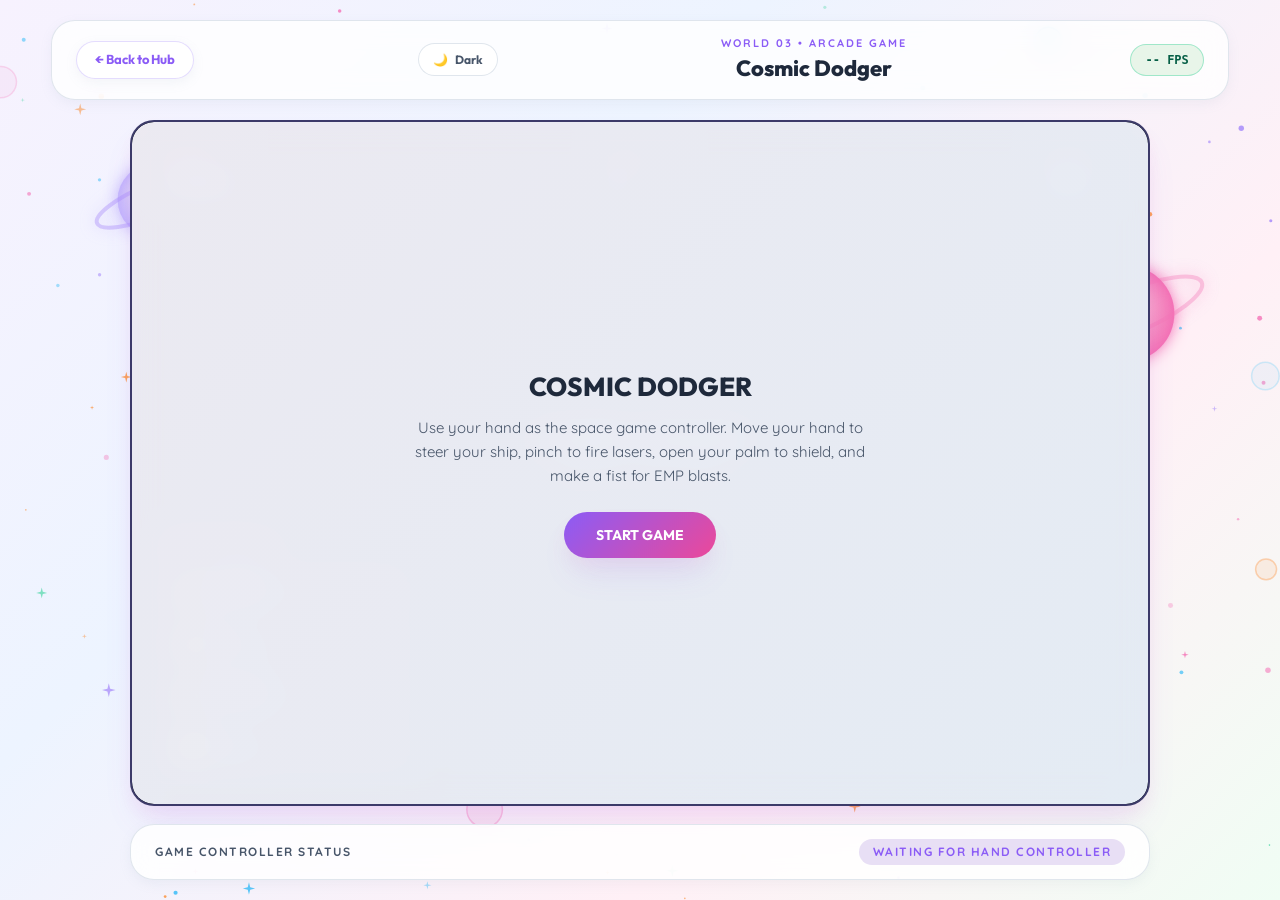
==== commit 16f563b4: "Dark Mode" ====
--- a/website/games.html
+++ b/website/games.html
@@ -21,6 +21,10 @@
             <a href="index.html" class="back-btn">
                 ← Back to Hub
             </a>
+            <button id="theme-toggle" class="theme-toggle" type="button">
+    🌙
+    <span>Dark</span>
+</button>
 
             <div class="world-title">
                 <span>WORLD 03 • ARCADE GAME</span>
--- a/website/style.css
+++ b/website/style.css
@@ -55,7 +55,57 @@
     --radius-sm: 10px;
     --radius-pill: 9999px;
 }
-
+/* =========================================================
+   DARK MODE
+   ========================================================= */
+
+body.dark-mode {
+    --bg-main: #0b1020;
+
+    --bg-gradient:
+        linear-gradient(
+            135deg,
+            #0b1020 0%,
+            #111827 35%,
+            #172033 70%,
+            #101827 100%
+        );
+
+    --bg-surface: rgba(17, 24, 39, 0.88);
+    --bg-surface-solid: #111827;
+    --bg-card: rgba(17, 24, 39, 0.92);
+
+    /* Keep pastel accents */
+    --pastel-lavender: #30284a;
+    --pastel-blue: #20394a;
+    --pastel-pink: #472d3c;
+    --pastel-peach: #493627;
+    --pastel-mint: #203d36;
+    --pastel-yellow: #4a4322;
+    --pastel-cream: #1b2433;
+
+    /* Text */
+    --text-primary: #f8fafc;
+    --text-secondary: #cbd5e1;
+    --text-muted: #94a3b8;
+    --text-light: #64748b;
+
+    /* Borders */
+    --border-subtle: rgba(148, 163, 184, 0.2);
+    --border-pastel: rgba(167, 139, 250, 0.35);
+
+    /* Shadows */
+    --shadow-sm:
+        0 4px 12px rgba(0, 0, 0, 0.25);
+
+    --shadow-md:
+        0 10px 25px -5px rgba(0, 0, 0, 0.35),
+        0 8px 10px -6px rgba(0, 0, 0, 0.25);
+
+    --shadow-lg:
+        0 20px 35px -10px rgba(0, 0, 0, 0.45),
+        0 10px 20px -5px rgba(0, 0, 0, 0.3);
+}
 *, *::before, *::after {
     box-sizing: border-box;
     margin: 0;
@@ -182,6 +232,78 @@
 }
 
 /* =========================================================
+   DARK MODE TOGGLE
+   ========================================================= */
+
+.theme-toggle {
+    display: inline-flex;
+    align-items: center;
+    justify-content: center;
+    gap: 7px;
+
+    padding: 8px 14px;
+
+    background: rgba(255, 255, 255, 0.85);
+    border: 1px solid var(--border-subtle);
+    border-radius: var(--radius-pill);
+
+    color: var(--text-secondary);
+
+    font-family: var(--font-heading);
+    font-size: 12px;
+    font-weight: 700;
+
+    cursor: pointer;
+
+    transition:
+        background 0.25s ease,
+        color 0.25s ease,
+        transform 0.2s ease,
+        border-color 0.25s ease;
+}
+
+.theme-toggle:hover {
+    transform: translateY(-2px);
+    background: var(--pastel-lavender);
+    color: var(--accent-purple);
+}
+
+.theme-toggle:active {
+    transform: scale(0.95);
+}
+
+/* Dark mode button */
+body.dark-mode .theme-toggle {
+    background: #1e293b;
+    border-color: rgba(148, 163, 184, 0.25);
+    color: #f8fafc;
+}
+
+body.dark-mode .theme-toggle:hover {
+    background: #30284a;
+    color: #e9d5ff;
+}
+
+body.dark-mode .navbar {
+    background: rgba(11, 16, 32, 0.82);
+    border-bottom-color: rgba(148, 163, 184, 0.18);
+}
+
+body.dark-mode .navbar nav a {
+    color: #cbd5e1;
+}
+
+body.dark-mode .navbar nav a:hover {
+    color: #e9d5ff;
+    background: #30284a;
+}
+
+body.dark-mode .nav-status {
+    background: #111827;
+    border-color: rgba(148, 163, 184, 0.2);
+    color: #cbd5e1;
+}
+/* =========================================================
    HERO SECTION
    ========================================================= */
 
@@ -234,7 +356,7 @@
 }
 
 .hero-gradient-text {
-    background: linear-gradient(135deg, #8B5CF6 0%, #EC4899 50%, #38BDF8 100%);
+    background: linear-gradient(135deg, #a788ee 0%, #df7aac 50%, #8ac2da 100%);
     -webkit-background-clip: text;
     -webkit-text-fill-color: transparent;
 }
@@ -261,7 +383,7 @@
     align-items: center;
     gap: 10px;
     padding: 14px 32px;
-    background: linear-gradient(135deg, var(--accent-purple), var(--accent-rose));
+    background: linear-gradient(135deg, rgb(219, 152, 219), var(--accent-rose));
     border: none;
     border-radius: var(--radius-pill);
     color: #ffffff;
@@ -279,7 +401,7 @@
     box-shadow: 0 25px 40px -10px rgba(139, 92, 246, 0.35);
 }
 
-.hero-pill-info {
+/* .hero-pill-info {
     display: inline-flex;
     align-items: center;
     gap: 8px;
@@ -290,7 +412,7 @@
     color: var(--text-secondary);
     font-size: 14px;
     font-weight: 600;
-}
+} */
 
 /* Procedural Decorative Floating Elements in Hero */
 .hero-deco {
@@ -473,7 +595,7 @@
 }
 
 .mode-btn:hover {
-    background: linear-gradient(135deg, var(--accent-purple), var(--accent-rose));
+    background: linear-gradient(135deg,pink,rgb(216, 126, 216));
     color: #ffffff;
     border-color: transparent;
     box-shadow: 0 8px 20px rgba(139, 92, 246, 0.25);
@@ -955,4 +1077,543 @@
         animation-iteration-count: 1 !important;
         transition-duration: 0.01ms !important;
     }
+}
+
+/* ------------------------------------------------------------
+   WORLD ENTRY TRANSITION
+   ------------------------------------------------------------ */
+
+body {
+    transition:
+        opacity 0.5s ease,
+        transform 0.5s ease,
+        filter 0.5s ease;
+}
+
+body.world-transitioning {
+    opacity: 0;
+    transform: scale(1.035);
+    filter: blur(5px);
+}
+
+.world-enter-active {
+    transform: scale(0.94);
+    transition: transform 0.18s ease;
+}
+
+@media (prefers-reduced-motion: reduce) {
+    body,
+    .world-enter-active {
+        transition: none;
+    }
+
+    body.world-transitioning {
+        opacity: 0;
+        transform: none;
+        filter: none;
+    }
+}
+
+/* =========================================================
+   EXPLORE WORLDS - MAIN SECTION TRANSITION
+   ========================================================= */
+
+html {
+    scroll-behavior: smooth;
+}
+
+/* Initial state of world cards */
+.world-card {
+    opacity: 0;
+    transform: translateY(45px) scale(0.96);
+    transition:
+        opacity 0.65s ease,
+        transform 0.65s cubic-bezier(0.22, 1, 0.36, 1);
+}
+
+/* Cards become visible */
+.world-card.world-card-visible {
+    opacity: 1;
+    transform: translateY(0) scale(1);
+}
+
+/* Slightly different timing for each card */
+.world-card:nth-child(1) {
+    transition-delay: 0.05s;
+}
+
+.world-card:nth-child(2) {
+    transition-delay: 0.15s;
+}
+
+.world-card:nth-child(3) {
+    transition-delay: 0.25s;
+}
+
+.world-card:nth-child(4) {
+    transition-delay: 0.35s;
+}
+
+/* Main Explore Worlds button */
+#explore-worlds {
+    transition:
+        transform 0.2s ease,
+        box-shadow 0.2s ease;
+}
+
+#explore-worlds:hover {
+    transform: translateY(-3px);
+}
+
+#explore-worlds:active {
+    transform: scale(0.95);
+}
+
+/* Reduced motion */
+@media (prefers-reduced-motion: reduce) {
+
+    html {
+        scroll-behavior: auto;
+    }
+
+    .world-card {
+        opacity: 1;
+        transform: none;
+        transition: none;
+    }
+
+}
+
+body.dark-mode .mode-card {
+    background: rgba(17, 24, 39, 0.92);
+    border-color: rgba(148, 163, 184, 0.2);
+}
+
+body.dark-mode .mode-card:hover {
+    border-color: rgba(167, 139, 250, 0.45);
+}
+
+body.dark-mode .mode-visual {
+    background:
+        linear-gradient(
+            135deg,
+            #111827 0%,
+            #172033 100%
+        );
+
+    border-color: rgba(148, 163, 184, 0.18);
+}
+
+body.dark-mode .mode-info p {
+    color: #cbd5e1;
+}
+
+body.dark-mode .mode-btn {
+    background: #1e293b;
+    border-color: rgba(167, 139, 250, 0.3);
+    color: #f8fafc;
+}
+
+body.dark-mode .mode-btn:hover {
+    background: linear-gradient(
+        135deg,
+        #8b5cf6,
+        #ec4899
+    );
+
+    color: #ffffff;
+}
+body.dark-mode .camera-launch {
+    background: rgba(17, 24, 39, 0.9);
+    border-color: rgba(148, 163, 184, 0.2);
+}
+
+body.dark-mode footer {
+    background: rgba(11, 16, 32, 0.9);
+    border-top-color: rgba(148, 163, 184, 0.18);
+    color: #cbd5e1;
+}
+
+/* =========================================================
+   DARK MODE — WORLD PAGES
+   ========================================================= */
+
+body.dark-mode .world-stage {
+    background:
+        radial-gradient(circle at 20% 20%, rgba(139, 92, 246, 0.10), transparent 30%),
+        radial-gradient(circle at 80% 70%, rgba(59, 130, 246, 0.08), transparent 32%),
+        #0b1020;
+}
+
+body.dark-mode .world-header {
+    background: rgba(11, 16, 32, 0.82);
+    border-color: rgba(148, 163, 184, 0.18);
+}
+
+body.dark-mode .world-header h1,
+body.dark-mode .world-header h2 {
+    color: #f8fafc;
+}
+
+body.dark-mode .world-header p {
+    color: #94a3b8;
+}
+
+body.dark-mode .world-content {
+    color: #f8fafc;
+}
+
+body.dark-mode .world-panel {
+    background: rgba(17, 24, 39, 0.88);
+    border-color: rgba(148, 163, 184, 0.18);
+}
+
+body.dark-mode .world-panel p {
+    color: #cbd5e1;
+}
+
+body.dark-mode .camera-container {
+    border-color: rgba(148, 163, 184, 0.22);
+}
+
+body.dark-mode .camera-message {
+    background: rgba(17, 24, 39, 0.92);
+    color: #cbd5e1;
+    border-color: rgba(148, 163, 184, 0.18);
+}
+/* =========================================================
+   GLOBAL DARK MODE — ALL AR WORLDS
+   ========================================================= */
+
+body.dark-mode {
+    background: #070b16;
+    color: #f8fafc;
+}
+
+/* ---------------------------------------------------------
+   WORLD BACKGROUND
+   --------------------------------------------------------- */
+
+body.dark-mode .world-page {
+    background:
+        radial-gradient(
+            circle at 15% 20%,
+            rgba(139, 92, 246, 0.08),
+            transparent 28%
+        ),
+        radial-gradient(
+            circle at 85% 25%,
+            rgba(236, 72, 153, 0.07),
+            transparent 28%
+        ),
+        radial-gradient(
+            circle at 50% 90%,
+            rgba(59, 130, 246, 0.06),
+            transparent 32%
+        ),
+        #070b16;
+}
+
+/* ---------------------------------------------------------
+   TOP HEADER — ALL WORLDS
+   --------------------------------------------------------- */
+
+body.dark-mode .world-header {
+    background: rgba(8, 13, 27, 0.92);
+    border-color: rgba(148, 163, 184, 0.20);
+    color: #f8fafc;
+
+    box-shadow:
+        0 10px 30px rgba(0, 0, 0, 0.28),
+        inset 0 1px 0 rgba(255, 255, 255, 0.025);
+}
+
+body.dark-mode .world-header h1,
+body.dark-mode .world-header h2,
+body.dark-mode .world-header h3,
+body.dark-mode .world-title {
+    color: #f8fafc;
+}
+
+body.dark-mode .world-header p {
+    color: #94a3b8;
+}
+
+/* World number / category */
+body.dark-mode .world-header .world-label {
+    color: #a78bfa;
+}
+
+
+/* ---------------------------------------------------------
+   BACK TO HUB
+   --------------------------------------------------------- */
+
+body.dark-mode .back-button,
+body.dark-mode .world-header a {
+    background: #11182a;
+    border-color: rgba(167, 139, 250, 0.30);
+    color: #ddd6fe;
+}
+
+body.dark-mode .back-button:hover,
+body.dark-mode .world-header a:hover {
+    background: #1b2440;
+    border-color: rgba(167, 139, 250, 0.55);
+    color: #ffffff;
+}
+
+
+/* ---------------------------------------------------------
+   DARK MODE BUTTON
+   --------------------------------------------------------- */
+
+body.dark-mode .theme-toggle {
+    background: #111827;
+    border-color: rgba(148, 163, 184, 0.22);
+    color: #f8fafc;
+}
+
+body.dark-mode .theme-toggle:hover {
+    background: #252044;
+    border-color: rgba(167, 139, 250, 0.45);
+}
+
+
+/* ---------------------------------------------------------
+   MAIN WORLD / CAMERA AREA
+   --------------------------------------------------------- */
+
+body.dark-mode .world-stage {
+    background:
+        radial-gradient(
+            circle at 50% 50%,
+            rgba(99, 102, 241, 0.04),
+            transparent 45%
+        ),
+        #080d1c;
+
+    border-color: rgba(139, 92, 246, 0.40);
+
+    box-shadow:
+        0 18px 50px rgba(0, 0, 0, 0.30),
+        inset 0 0 50px rgba(59, 130, 246, 0.025);
+}
+
+
+/* ---------------------------------------------------------
+   CAMERA
+   --------------------------------------------------------- */
+
+body.dark-mode #camera {
+    background: #080d1c;
+}
+
+body.dark-mode #ar-canvas {
+    background: transparent;
+}
+
+
+/* ---------------------------------------------------------
+   CAMERA MESSAGE / START SCREEN
+   Applies to all worlds
+   --------------------------------------------------------- */
+
+body.dark-mode .camera-message,
+body.dark-mode #camera-message {
+    background:
+        radial-gradient(
+            circle at 50% 40%,
+            rgba(139, 92, 246, 0.045),
+            transparent 45%
+        ),
+        #080d1c;
+
+    border-color: rgba(139, 92, 246, 0.40);
+    color: #f8fafc;
+
+    box-shadow:
+        0 20px 50px rgba(0, 0, 0, 0.32),
+        inset 0 1px 0 rgba(255, 255, 255, 0.025);
+}
+
+body.dark-mode .camera-message h1,
+body.dark-mode .camera-message h2,
+body.dark-mode .camera-message h3,
+body.dark-mode #camera-message h1,
+body.dark-mode #camera-message h2,
+body.dark-mode #camera-message h3 {
+    color: #f8fafc;
+}
+
+body.dark-mode .camera-message p,
+body.dark-mode #camera-message p {
+    color: #cbd5e1;
+}
+
+
+/* ---------------------------------------------------------
+   START BUTTON — ALL WORLDS
+   --------------------------------------------------------- */
+
+body.dark-mode #start-camera,
+body.dark-mode .start-button {
+    background: linear-gradient(
+        135deg,
+        #8b5cf6,
+        #ec4899
+    );
+
+    color: #ffffff;
+    border: none;
+
+    box-shadow:
+        0 8px 25px rgba(139, 92, 246, 0.25);
+}
+
+body.dark-mode #start-camera:hover,
+body.dark-mode .start-button:hover {
+    transform: translateY(-2px);
+
+    box-shadow:
+        0 12px 30px rgba(139, 92, 246, 0.35);
+}
+
+
+/* ---------------------------------------------------------
+   BOTTOM STATUS / CONTROLLER BAR
+   FIXES THE WHITE BAR ON ALL WORLDS
+   --------------------------------------------------------- */
+
+body.dark-mode .world-controls {
+    background: rgba(8, 13, 27, 0.94);
+
+    border-color: rgba(148, 163, 184, 0.22);
+
+    color: #cbd5e1;
+
+    box-shadow:
+        0 12px 35px rgba(0, 0, 0, 0.30),
+        inset 0 1px 0 rgba(255, 255, 255, 0.025);
+}
+
+body.dark-mode .world-controls span,
+body.dark-mode .world-controls p,
+body.dark-mode .world-controls label {
+    color: #94a3b8;
+}
+
+
+/* ---------------------------------------------------------
+   TRACKING STATUS
+   --------------------------------------------------------- */
+
+body.dark-mode #tracking-status {
+    background: rgba(139, 92, 246, 0.12);
+
+    border-color: rgba(139, 92, 246, 0.32);
+
+    color: #c4b5fd;
+}
+
+
+/* ---------------------------------------------------------
+   FPS / TELEMETRY
+   --------------------------------------------------------- */
+
+body.dark-mode #fps-counter {
+    background: rgba(16, 185, 129, 0.10);
+    border-color: rgba(16, 185, 129, 0.35);
+    color: #6ee7b7;
+}
+
+
+/* ---------------------------------------------------------
+   GESTURE GUIDE
+   --------------------------------------------------------- */
+
+body.dark-mode .gesture-guide-hud {
+    background: rgba(8, 13, 27, 0.90);
+
+    border-color: rgba(148, 163, 184, 0.20);
+
+    color: #cbd5e1;
+
+    box-shadow:
+        0 10px 30px rgba(0, 0, 0, 0.28);
+}
+
+body.dark-mode .gesture-guide-hud strong {
+    color: #f8fafc;
+}
+
+
+/* ---------------------------------------------------------
+   GAME HUD
+   --------------------------------------------------------- */
+
+body.dark-mode .game-hud {
+    background: rgba(8, 13, 27, 0.88);
+
+    border-color: rgba(148, 163, 184, 0.18);
+
+    color: #f8fafc;
+
+    box-shadow:
+        0 10px 30px rgba(0, 0, 0, 0.30);
+}
+
+
+/* ---------------------------------------------------------
+   GENERIC PANELS / CARDS USED BY WORLDS
+   --------------------------------------------------------- */
+
+body.dark-mode .world-panel,
+body.dark-mode .hud-panel,
+body.dark-mode .info-panel {
+    background: rgba(8, 13, 27, 0.88);
+    border-color: rgba(148, 163, 184, 0.18);
+    color: #f8fafc;
+}
+
+body.dark-mode .world-panel p,
+body.dark-mode .hud-panel p,
+body.dark-mode .info-panel p {
+    color: #cbd5e1;
+}
+
+
+/* ---------------------------------------------------------
+   REMOVE WHITE DEFAULTS
+   --------------------------------------------------------- */
+
+body.dark-mode button {
+    color: #f8fafc;
+}
+
+body.dark-mode input,
+body.dark-mode select {
+    background: #111827;
+    color: #f8fafc;
+    border-color: rgba(148, 163, 184, 0.22);
+}
+
+
+/* ---------------------------------------------------------
+   MOBILE
+   --------------------------------------------------------- */
+
+@media (max-width: 768px) {
+
+    body.dark-mode .world-header {
+        background: rgba(8, 13, 27, 0.96);
+    }
+
+    body.dark-mode .world-stage {
+        border-color: rgba(139, 92, 246, 0.32);
+    }
+
+    body.dark-mode .world-controls {
+        background: rgba(8, 13, 27, 0.96);
+    }
 }
